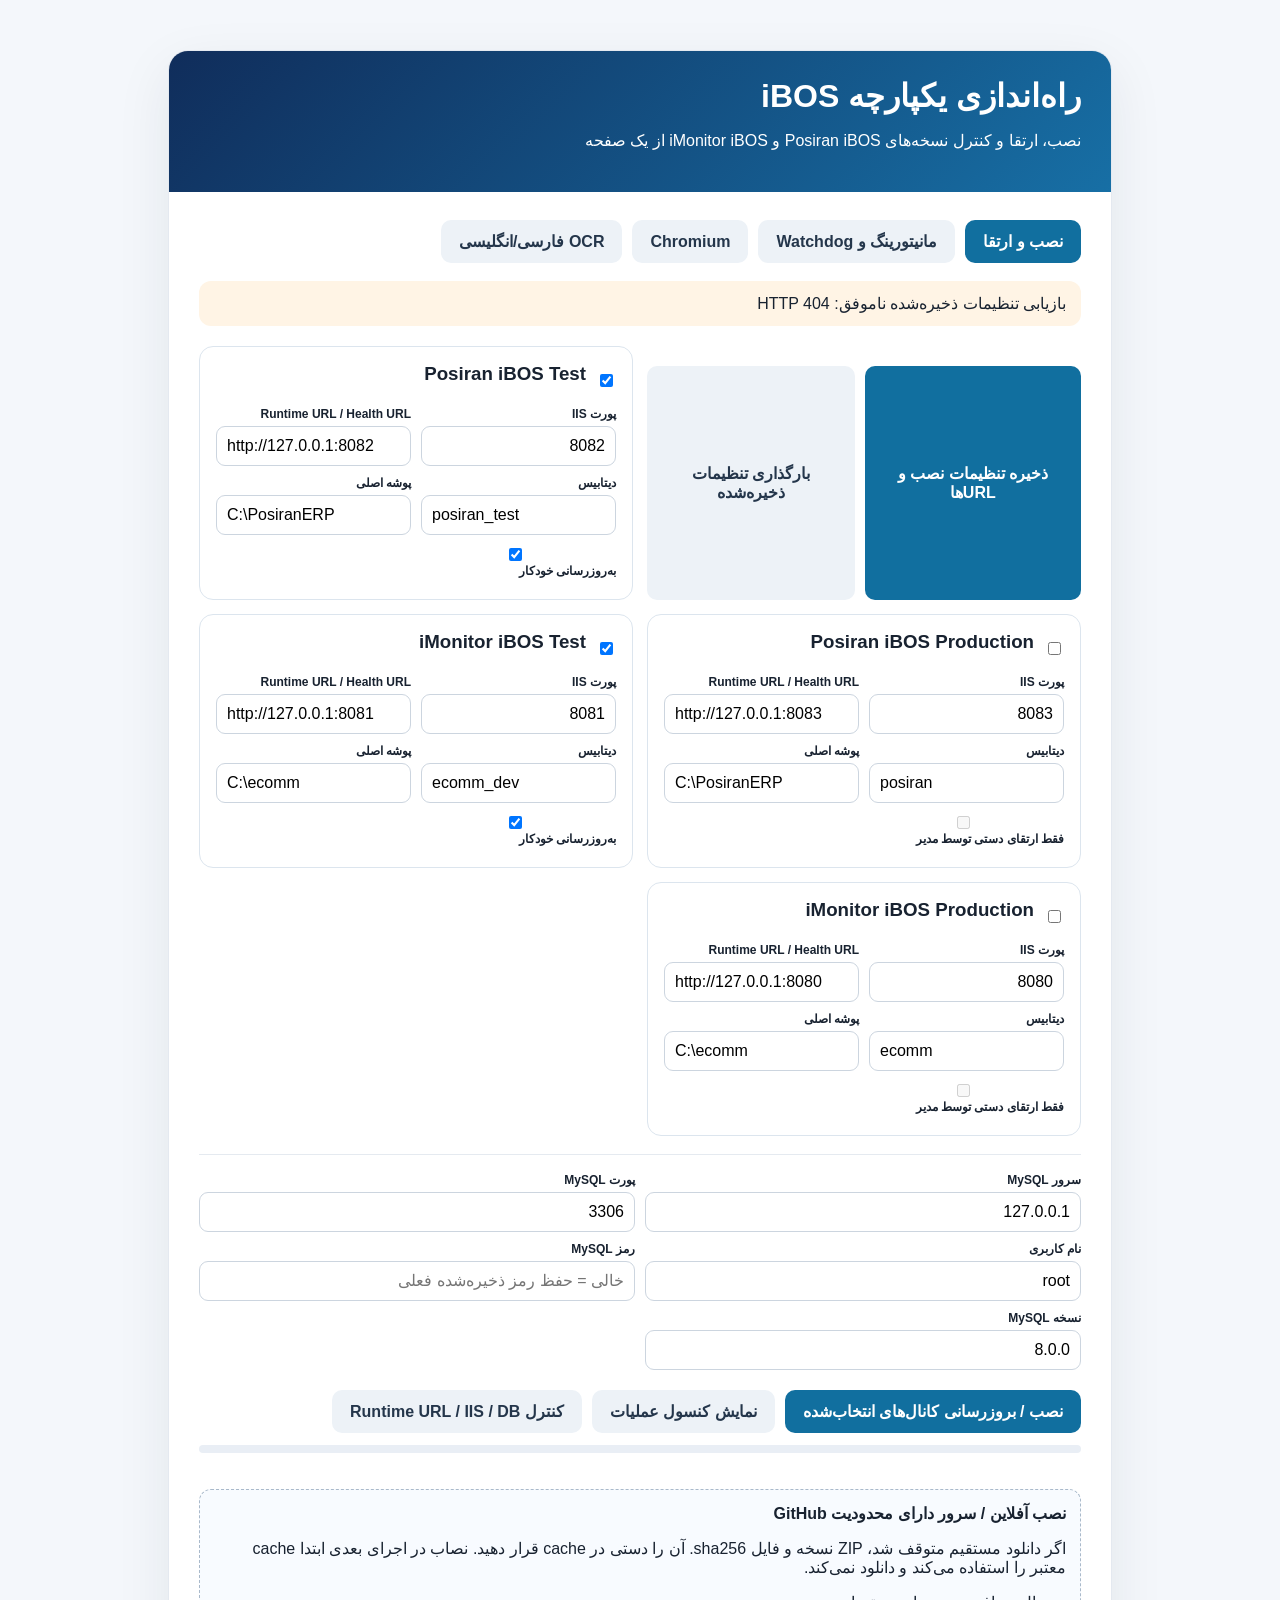
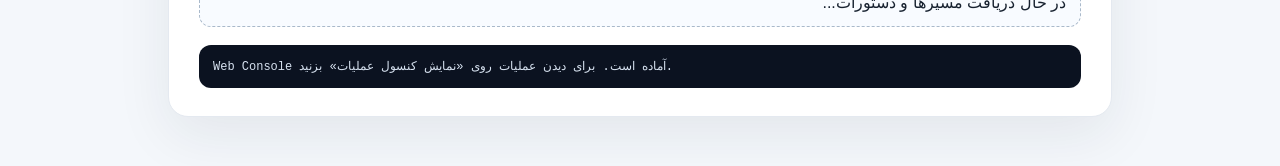
==== installer/PosiranERP.Installer.Web/wwwroot/index.html @ 58b849d6 "fix(ocr-ui): keep installer logs and root errors always visible outside collapsed TSV details" ====
<!doctype html>
<html lang="fa" dir="rtl"><head><meta charset="utf-8"><meta name="viewport" content="width=device-width,initial-scale=1">
<title>راه‌اندازی یکپارچه iBOS</title><style>
*{box-sizing:border-box}body{margin:0;background:#f4f7fb;color:#182230;font-family:Tahoma,Arial,sans-serif}.wrap{max-width:980px;margin:32px auto;padding:18px}.card{background:#fff;border:1px solid #e4e9f0;border-radius:20px;box-shadow:0 18px 55px rgba(22,34,51,.08);overflow:hidden}.head{padding:26px 30px;background:linear-gradient(135deg,#102d5b,#176fa5);color:#fff}.head h1{margin:0 0 7px}.body{padding:28px 30px}.status{padding:13px 15px;border-radius:12px;background:#eef7fb;margin-bottom:20px;white-space:pre-wrap}.ok{background:#eaf8ef}.warn{background:#fff4e5}.products{display:grid;grid-template-columns:1fr 1fr;gap:14px}.target{border:1px solid #dce5ee;border-radius:14px;padding:16px}.target h3{margin:0 0 12px}.row{display:flex;gap:10px;align-items:center;margin-bottom:10px}.row input[type=checkbox]{width:auto}.grid{display:grid;grid-template-columns:1fr 1fr;gap:10px}label{font-size:12px;font-weight:700;display:block;margin-bottom:5px}input{width:100%;padding:10px;border:1px solid #ccd5df;border-radius:9px;font:inherit}.db{margin-top:18px;padding-top:18px;border-top:1px solid #e5eaf0}.actions{margin-top:20px;display:flex;gap:10px}button{border:0;border-radius:10px;padding:12px 18px;font:inherit;font-weight:700;cursor:pointer}.primary{background:#116f9f;color:white}.summary{margin-top:18px;line-height:1.9}.progressbox{margin-top:18px;display:grid;gap:10px}.step{padding:14px 16px;border:1px solid #dce5ee;border-radius:12px;background:#fff}.step.running{border-color:#2f80ed;background:#f2f7ff}.step.okstep{border-color:#2aa66a;background:#f0fbf5}.step.failstep{border-color:#d45b5b;background:#fff5f5}.bar{height:8px;background:#e9eef5;border-radius:99px;overflow:hidden;margin:12px 0}.bar>i{display:block;height:100%;width:0;background:#176fa5;transition:width .35s}.meta{font-size:12px;color:#637083}.badge{display:inline-block;padding:3px 8px;border-radius:99px;background:#eef3f8;font-size:11px}.target select{width:100%;padding:10px;border:1px solid #ccd5df;border-radius:9px;background:#fff}.secondary{background:#edf2f7;color:#24364b}.console{margin-top:18px;background:#0b1220;color:#d7e2f0;border-radius:12px;padding:14px;direction:ltr;text-align:left;white-space:pre-wrap;max-height:360px;overflow:auto;font-family:Consolas,monospace;font-size:12px}.help{margin-top:18px;padding:14px;border:1px dashed #a9b9ca;border-radius:12px;background:#f8fbff}.help code{display:block;direction:ltr;text-align:left;white-space:pre-wrap;margin:7px 0;background:#eef3f8;padding:8px;border-radius:7px}.hidden{display:none}@media(max-width:720px){.products,.grid{grid-template-columns:1fr}.wrap{margin:0;padding:0}.card{border-radius:0}}
.version-list{margin-top:10px;border:1px solid #e1e7ef;border-radius:10px;max-height:310px;overflow:auto}.version-row{display:grid;grid-template-columns:minmax(220px,1fr) auto auto;gap:10px;align-items:center;padding:8px 10px;border-bottom:1px solid #eef2f6}.version-row:last-child{border-bottom:0}.version-row .tag{direction:ltr;text-align:left;font-family:Consolas,monospace}.goodmark{color:#197a45;font-weight:700}.failmark{color:#a52b2b;font-weight:700}.approve{display:flex;align-items:center;gap:5px;white-space:nowrap}.approve input{width:auto}.op-progress{height:8px;background:#e9eef5;border-radius:99px;overflow:hidden;margin-top:8px}.op-progress i{display:block;height:100%;background:#176fa5;width:0;transition:width .25s}</style></head><body><div class="wrap"><div class="card"><div class="head"><h1>راه‌اندازی یکپارچه iBOS</h1><p>نصب، ارتقا و کنترل نسخه‌های Posiran iBOS و iMonitor iBOS از یک صفحه</p></div><div class="body">
<div class="actions" style="margin:0 0 18px"><button type="button" id="navSetup" class="primary" onclick="switchSetupView('setup')">نصب و ارتقا</button><button type="button" id="navWatchdog" class="secondary" onclick="switchSetupView('watchdog')">مانیتورینگ و Watchdog</button><button type="button" id="navChromium" class="secondary" onclick="switchSetupView('chromium')">Chromium</button><button type="button" id="navOcr" class="secondary" onclick="switchSetupView('ocr')">OCR فارسی/انگلیسی</button></div><section id="ocrPage" class="hidden" style="padding:18px;border:1px solid #ddd;border-radius:12px"><h3>موتور OCR مشترک سرور</h3><p>یک نصب برای تمام شرکت‌ها و نسخه‌های AiBOS. پس از نصب عکس رسید کارتخوان را آزمایش کنید.</p><div class="actions"><button onclick="ocrAction('status')">بررسی وضعیت</button><button class="primary" onclick="ocrAction('install')">نصب / تعمیر OCR</button></div><label>تصویر آزمایشی (حداکثر ۸ مگابایت)</label><input id="ocrImage" type="file" accept="image/png,image/jpeg,image/tiff,image/bmp"><div class="actions"><button onclick="ocrAction('test')">آزمایش تشخیص متن و مختصات</button></div><div id="ocrSummary" class="status">برای شروع، وضعیت نصب را بررسی کنید.</div><div class="grid" style="margin-top:14px"><div><h4>تصویر و محدوده‌های شناسایی‌شده</h4><div id="ocrPreview" style="position:relative;display:inline-block;max-width:100%;overflow:hidden;border:1px solid #dae3ed;border-radius:10px"><img id="ocrPhoto" alt="تصویر آزمایش OCR" style="display:block;max-width:100%;height:auto"><div id="ocrOverlay" style="position:absolute;inset:0;pointer-events:none"></div></div></div><div><h4>متن تشخیص‌داده‌شده</h4><pre id="ocrText" dir="auto" style="white-space:pre-wrap;overflow:auto;max-height:390px;padding:12px;border-radius:10px;background:#f4f7fb"></pre></div></div><section style="margin-top:18px"><h4>گزارش نصب و خطاهای OCR</h4><pre id="ocrInstallLog" dir="ltr" style="white-space:pre-wrap;overflow:auto;max-height:320px;background:#101827;color:#e3edf8;border-radius:10px;padding:12px">هنوز گزارشی ثبت نشده است.</pre></section><details><summary>خروجی فنی OCR / TSV</summary><pre id="ocrOutput" dir="ltr" style="white-space:pre-wrap;overflow:auto;max-height:400px"></pre></details></section><section id="chromiumPage" class="hidden" style="padding:18px;border:1px solid #ddd;border-radius:12px">
<h3>تنظیمات Chromium</h3><label>مسیر کامل chrome.exe در سرور</label><input id="chromiumPath" dir="ltr" value="C:\ProgramData\AiBOS\ms-playwright\Chromium\Application\chrome.exe">
<div class="actions"><button onclick="chromiumCall('status')">بررسی</button><button onclick="chromiumCall('save')">ذخیره مسیر</button><button onclick="chromiumCall('test')">تست Headless</button><button onclick="chromiumCall('permissions')">تنظیم دسترسی IIS</button></div>
<pre id="chromiumOutput" style="white-space:pre-wrap"></pre><img id="chromiumImage" style="max-width:100%;display:none" alt="Headless test screenshot"></section><div id="wdPage" class="hidden"></div><div id="setupPage"><div id="status" class="status">در حال بررسی سیستم...</div>
<div class="products">
<div class="actions"><button type="button" class="primary" onclick="saveInstallerForm()">ذخیره تنظیمات نصب و URLها</button><button type="button" class="secondary" onclick="loadInstallerForm()">بارگذاری تنظیمات ذخیره‌شده</button></div>
<div class="target"><div class="row"><input id="pt" type="checkbox" checked><h3>Posiran iBOS Test</h3></div><div class="grid"><div><label>پورت IIS</label><input id="ptPort" type="number" value="8082"></div><div><label>Runtime URL / Health URL</label><input id="ptUrl" value="http://127.0.0.1:8082" dir="ltr"></div><div><label>دیتابیس</label><input id="ptDb" value="posiran_test" dir="ltr"></div><div><label>پوشه اصلی</label><input id="ptRoot" value="C:\PosiranERP" dir="ltr"></div><div><label><input id="ptAuto" type="checkbox" checked> به‌روزرسانی خودکار</label></div></div></div>
<div class="target"><div class="row"><input id="pp" type="checkbox"><h3>Posiran iBOS Production</h3></div><div class="grid"><div><label>پورت IIS</label><input id="ppPort" type="number" value="8083"></div><div><label>Runtime URL / Health URL</label><input id="ppUrl" value="http://127.0.0.1:8083" dir="ltr"></div><div><label>دیتابیس</label><input id="ppDb" value="posiran" dir="ltr"></div><div><label>پوشه اصلی</label><input id="ppRoot" value="C:\PosiranERP" dir="ltr"></div><div><label><input id="ppAuto" type="checkbox" disabled> فقط ارتقای دستی توسط مدیر</label></div></div></div>
<div class="target"><div class="row"><input id="it" type="checkbox" checked><h3>iMonitor iBOS Test</h3></div><div class="grid"><div><label>پورت IIS</label><input id="itPort" type="number" value="8081"></div><div><label>Runtime URL / Health URL</label><input id="itUrl" value="http://127.0.0.1:8081" dir="ltr"></div><div><label>دیتابیس</label><input id="itDb" value="ecomm_dev" dir="ltr"></div><div><label>پوشه اصلی</label><input id="itRoot" value="C:\ecomm" dir="ltr"></div><div><label><input id="itAuto" type="checkbox" checked> به‌روزرسانی خودکار</label></div></div></div>
<div class="target"><div class="row"><input id="ip" type="checkbox"><h3>iMonitor iBOS Production</h3></div><div class="grid"><div><label>پورت IIS</label><input id="ipPort" type="number" value="8080"></div><div><label>Runtime URL / Health URL</label><input id="ipUrl" value="http://127.0.0.1:8080" dir="ltr"></div><div><label>دیتابیس</label><input id="ipDb" value="ecomm" dir="ltr"></div><div><label>پوشه اصلی</label><input id="ipRoot" value="C:\ecomm" dir="ltr"></div><div><label><input id="ipAuto" type="checkbox" disabled> فقط ارتقای دستی توسط مدیر</label></div></div></div>
</div>
<div class="db"><div class="grid"><div><label>سرور MySQL</label><input id="dbServer" value="127.0.0.1"></div><div><label>پورت MySQL</label><input id="dbPort" type="number" value="3306"></div><div><label>نام کاربری</label><input id="dbUser" value="root"></div><div><label>رمز MySQL</label><input id="dbPassword" type="password" placeholder="خالی = حفظ رمز ذخیره‌شده فعلی" autocomplete="new-password"></div><div><label>نسخه MySQL</label><input id="mysqlVersion" value="8.0.0"></div></div></div>
<div class="actions"><button id="installBtn" class="primary" onclick="runAll()">نصب / بروزرسانی کانال‌های انتخاب‌شده</button><button class="secondary" onclick="loadOps()">نمایش کنسول عملیات</button><button class="secondary" onclick="loadRuntimeHealth()">کنترل Runtime URL / IIS / DB</button></div><div class="bar"><i id="overallBar"></i></div><div id="progress" class="progressbox"></div><div id="summary" class="summary"></div><div class="help"><b>نصب آفلاین / سرور دارای محدودیت GitHub</b><p>اگر دانلود مستقیم متوقف شد، ZIP نسخه و فایل <span dir=ltr>.sha256</span> آن را دستی در cache قرار دهید. نصاب در اجرای بعدی ابتدا cache معتبر را استفاده می‌کند و دانلود نمی‌کند.</p><div id="manualHelp">در حال دریافت مسیرها و دستورات...</div></div><div id="console" class="console">Web Console آماده است. برای دیدن عملیات روی «نمایش کنسول عملیات» بزنید.</div><div class="db"><h3>مدیریت نصب‌ها، نسخه‌های سالم و تأییدهای کاربر</h3><div class="actions"><button class="primary" onclick="loadInstallations()">بروزرسانی وضعیت نصب‌ها</button></div><div id="installations" class="summary"></div><div class="db"><h3>کنترل مستقل سرویس‌ها / Watchdog</h3>
<p>آدرس Health را وارد کنید. تنظیمات روی دیسک ذخیره و توسط Windows Task مستقل از پنل و AiBOS اجرا می‌شود.</p>
<div class="grid"><div><label>نصب</label><select id="wdId"></select></div><div><label>آدرس کامل Health</label><input id="wdUrl" dir="ltr" placeholder="https://erp.example.com/health"></div><div><label>فاصله بررسی (دقیقه)</label><input id="wdInterval" type="number" min="1" value="2"></div><div><label>فاصله بعد از ریستارت (دقیقه)</label><input id="wdGrace" type="number" min="1" value="4"></div><div><label>Timeout (ثانیه)</label><input id="wdTimeout" type="number" min="2" value="10"></div><div><label><input id="wdEnabled" type="checkbox"> Watchdog فعال</label><label><input id="wdRestart" type="checkbox" checked> ریستارت خودکار در خطای Health</label></div></div>
<div class="actions"><button class="secondary" onclick="loadWatchdog()">خواندن تنظیمات و وضعیت</button><button class="primary" onclick="saveWatchdog()">ذخیره و فعال‌سازی زمان‌بند</button><button class="secondary" onclick="testHealthUrl()">آزمون Health URL</button><button class="secondary" onclick="saveRuntimeUrl()">ذخیره Runtime URL</button><button class="secondary" onclick="pruneBackups()">پاکسازی نسخه‌های قدیمی</button><button class="secondary" onclick="controlInstance('start')">Start</button><button class="secondary" onclick="controlInstance('stop')">Stop</button><button class="secondary" onclick="controlInstance('restart')">Restart</button></div><div id="wdTaskInfo" class="status">وضعیت Windows Scheduled Task در حال دریافت است...</div><div id="wdFeedback" class="status">برای شروع یک نصب را انتخاب کنید و «خواندن تنظیمات و وضعیت» را بزنید.</div>
<div class="grid" style="margin:15px 0"><div class="target"><b>آخرین بررسی</b><div id="wdLastCheck">هنوز بررسی نشده</div></div><div class="target"><b>بررسی بعدی</b><div id="wdNextCheck">نامشخص</div></div><div class="target"><b>آخرین نتیجه</b><div id="wdLastResult">در انتظار اطلاعات</div></div><div class="target"><b>ریستارت اخیر</b><div id="wdRestarted">اطلاعاتی ثبت نشده</div></div></div>
<div class="actions"><button class="secondary" onclick="refreshWatchdogActivity()">تازه‌سازی رویدادها</button><button class="secondary" onclick="testHealthUrl()">بررسی Health همین حالا</button></div>
<h4>تاریخچه بررسی‌ها و بازیابی‌ها</h4><div id="wdHistory" class="version-list" style="max-height:420px">هنوز رویدادی ثبت نشده است.</div><details><summary>وضعیت خام برای عیب‌یابی</summary><pre id="wdStatus" style="white-space:pre-wrap;direction:ltr"></pre></details></div></div>
</div></div></div></div>
<script>
const el=id=>document.getElementById(id);
// Safety default: Test channels are selected on every load; Production channels
// always start unchecked and require an explicit administrator choice.
window.addEventListener('DOMContentLoaded',()=>{
  el('pt').checked=true; el('it').checked=true;
  el('pp').checked=false; el('ip').checked=false;
});function st(t,k=''){el('status').textContent=t;el('status').className='status '+k}

// Save and restore all installation cards (URLs, ports, directories, DB names, checkboxes).
const installFormFields=['pt','ptPort','ptUrl','ptDb','ptRoot','ptAuto','pp','ppPort','ppUrl','ppDb','ppRoot','ppAuto','it','itPort','itUrl','itDb','itRoot','itAuto','ip','ipPort','ipUrl','ipDb','ipRoot','ipAuto'];
async function saveInstallerForm(){
  try{
    const values={};
    for(const id of installFormFields){const e=el(id);if(e)values[id]=e.type==='checkbox'?e.checked:e.value}
    const r=await fetch('/api/installer-form',{method:'POST',headers:{'Content-Type':'application/json'},body:JSON.stringify(values)});
    if(!r.ok)throw new Error((await r.text()).slice(0,240));
    st('تمام تنظیمات، از جمله URLها و پورت‌ها، روی سرور ذخیره شدند.','ok');
  }catch(e){st('خطا در ذخیره تنظیمات: '+e.message,'warn')}
}
async function loadInstallerForm(){
  try{
    const r=await fetch('/api/installer-form',{cache:'no-store'});
    if(!r.ok)throw new Error('HTTP '+r.status);
    const values=await r.json();
    for(const id of installFormFields){
      const e=el(id);if(e && Object.prototype.hasOwnProperty.call(values,id)){
        if(e.type==='checkbox')e.checked=!!values[id];
        else e.value=values[id];
      }
    }
  }catch(e){st('بازیابی تنظیمات ذخیره‌شده ناموفق: '+e.message,'warn')}
}
function targets(){let a=[];if(el('pt').checked)a.push({product:'Posiran',channel:'Test',appPort:+el('ptPort').value,runtimeUrl:el('ptUrl').value.trim(),databaseName:el('ptDb').value,installRoot:el('ptRoot').value,installFolderName:'test',autoUpdate:el('ptAuto').checked});if(el('pp').checked)a.push({product:'Posiran',channel:'Production',appPort:+el('ppPort').value,runtimeUrl:el('ppUrl').value.trim(),databaseName:el('ppDb').value,installRoot:el('ppRoot').value,installFolderName:'production',autoUpdate:el('ppAuto').checked});if(el('it').checked)a.push({product:'iMonitor',channel:'Test',appPort:+el('itPort').value,runtimeUrl:el('itUrl').value.trim(),databaseName:el('itDb').value,installRoot:el('itRoot').value,installFolderName:'test',autoUpdate:el('itAuto').checked});if(el('ip').checked)a.push({product:'iMonitor',channel:'Production',appPort:+el('ipPort').value,runtimeUrl:el('ipUrl').value.trim(),databaseName:el('ipDb').value,installRoot:el('ipRoot').value,installFolderName:'production',autoUpdate:el('ipAuto').checked});return a}
async function post(url,body){const r=await fetch(url,{method:'POST',headers:{'Content-Type':'application/json'},body:JSON.stringify(body)});const raw=await r.text();let x={};try{x=raw?JSON.parse(raw):{}}catch(_){x={detail:raw}}if(!r.ok)throw new Error(x.detail||x.error||raw||('HTTP '+r.status));return x}
let operationPoll=null;
async function showOperation(id){if(!id)return;try{const x=await fetch('/api/operations/'+encodeURIComponent(id)).then(r=>r.json());const box=el('console');box.textContent='['+x.status+'] '+x.title+'\nمرحله: '+(x.stage||'—')+' | پیشرفت: '+(x.progressPercent||0)+'%\n'+x.lines.map(l=>new Date(l.atUtc).toLocaleString()+' ['+l.level+'] '+l.message).join('\n');box.scrollTop=box.scrollHeight;el('overallBar').style.width=(x.progressPercent||0)+'%';st((x.stage||'در حال اجرا')+' — '+(x.progressPercent||0)+'%',x.status==='Failed'?'warn':'');if(x.status==='Running'){clearTimeout(operationPoll);operationPoll=setTimeout(()=>showOperation(id),700)}}catch(e){el('console').textContent='خطا در دریافت لاگ عملیات: '+e.message}}
async function attachLiveOperation(expectedTitle, startedAfter){
  for(let attempt=0;attempt<40;attempt++){
    try{
      const xs=await fetch('/api/operations').then(r=>r.json());
      const hit=(xs||[]).find(x=>x.title===expectedTitle && new Date(x.startedAtUtc).getTime()>=startedAfter-3000);
      if(hit){showOperation(hit.id);return hit.id}
    }catch(_){}
    await new Promise(r=>setTimeout(r,250));
  }
  return null;
}
async function loadRuntimeHealth(){try{st('در حال کنترل پورت‌ها، IIS و دیتابیس...');const x=await fetch('/api/runtime-health').then(async r=>{const raw=await r.text();if(!r.ok)throw new Error(raw||('HTTP '+r.status));return JSON.parse(raw)});const bad=(x.installations||[]).filter(i=>!(i.healthOk&&i.databaseReachable&&(i.iisSiteState==='Unknown'||i.iisSiteState==='Unsupported'||(i.iisSiteState==='Started'&&i.iisPoolState==='Started'))));if(!x.installations?.length){st('هنوز نصبی ثبت نشده است.','warn');return}if(bad.length){st('کنترل runtime ناموفق برای '+bad.length+' سرویس. جزئیات در بخش نصب‌ها نمایش داده می‌شود.','warn')}else{st('همه سرویس‌های ثبت‌شده روی پورت مربوطه پاسخ می‌دهند و IIS/دیتابیس سالم است.','ok')}await loadInstallations()}catch(e){st('خطا در کنترل runtime: '+e.message,'warn')}}
async function runAll(){
  const ts=targets();
  if(!ts.length){st('حداقل یک کانال را انتخاب کنید.','warn');return}
  el('summary').innerHTML='';
  el('progress').innerHTML=ts.map((t,i)=>'<div class="step" id="step_'+i+'"><b>'+t.product+' iBOS '+t.channel+'</b><div class="meta" id="stepmsg_'+i+'">در صف نصب</div></div>').join('');
  el('installBtn').disabled=true;el('overallBar').style.width='0%';
  try{
    let failures=0;
    for(let i=0;i<ts.length;i++){
      const t=ts[i];
      el('step_'+i).className='step running';
      el('stepmsg_'+i).textContent='۱ از ۳ — ذخیره تنظیمات و بررسی دیتابیس';
      st('در حال آماده‌سازی '+t.product+' iBOS '+t.channel+' ('+(i+1)+'/'+ts.length+')...');
      const common={...t,databaseServer:el('dbServer').value,databasePort:+el('dbPort').value,databaseUser:el('dbUser').value,databasePassword:el('dbPassword').value,mySqlVersion:el('mysqlVersion').value,autoUpdate:t.autoUpdate};
      try{
        await post('/api/configure',common);
        el('stepmsg_'+i).textContent='۲ از ۳ — دریافت و استقرار نسخه؛ جزئیات زنده در کنسول';
        st('در حال نصب '+t.product+' iBOS '+t.channel+'؛ مراحل Download / IIS / Extract / Copy / Health زنده نمایش داده می‌شود...');
        const started=Date.now();
        const request=post('/api/install',{product:t.product,channel:t.channel,appPort:t.appPort,installRoot:t.installRoot,installFolderName:t.installFolderName,autoUpdate:t.autoUpdate,force:true,refreshInstaller:true});
        attachLiveOperation('Install '+t.product+' '+t.channel,started);
        const x=await request;
        if(x.operationId)showOperation(x.operationId);
        el('step_'+i).className='step okstep';
        el('stepmsg_'+i).innerHTML='۳ از ۳ — Runtime Health موفق ✓ — <span dir=ltr>'+x.localUrl+'</span>';
        el('summary').innerHTML+=('<b>'+t.product+' iBOS '+t.channel+'</b> — <span dir=ltr>'+x.localUrl+'</span> — Port/IIS/DB ✓<br>');
      }catch(e){
        failures++;
        el('step_'+i).className='step failstep';
        el('stepmsg_'+i).textContent='خطا — '+e.message;
        el('summary').innerHTML+=('<b>'+t.product+' iBOS '+t.channel+'</b> — خطا: '+e.message+'<br>');
      }
      el('overallBar').style.width=Math.round(((i+1)/ts.length)*100)+'%';
    }
    st(failures?('عملیات تمام شد؛ '+failures+' کانال خطا داشت. Rollback خودکار انجام نشد و بقیه مستقل ادامه یافتند.'):'همه کانال‌های انتخاب‌شده با موفقیت نصب و Health Check شدند.',failures?'warn':'ok');
  }catch(e){st('خطای عمومی: '+e.message,'warn')}
  finally{el('installBtn').disabled=false;loadInstallations()}
}
async function loadInstallations(){try{const r=await fetch('/api/installations');const xs=await r.json();if(!xs.length){el('installations').innerHTML='هنوز نصبی ثبت نشده است.';return}let html='';for(const x of xs){const rel=await fetch('/api/releases/'+encodeURIComponent(x.product)+'/'+encodeURIComponent(x.channel)).then(r=>r.json()).catch(()=>[]);const hist=await fetch('/api/history/'+encodeURIComponent(x.id)).then(r=>r.json()).catch(()=>[]);const approvals=await fetch('/api/approvals/'+encodeURIComponent(x.id)).then(r=>r.json()).catch(()=>({}));const latestByTag={};for(const h of hist){if(!latestByTag[h.tag])latestByTag[h.tag]=h}const rows=rel.slice(0,40).map(v=>{const h=latestByTag[v.tag];const healthy=hist.some(z=>z.tag===v.tag&&z.status==='Healthy');const failed=h&&h.status==='Failed';const approved=!!approvals[v.tag];const systemMark=healthy?'<span class="goodmark">✓ سالمِ تأییدشده</span>':(failed?'<span class="failmark">✗ خطا</span>':'<span class="meta">بررسی‌نشده</span>');return '<div class="version-row"><label class="tag"><input type="radio" name="ver_'+x.id+'" value="'+v.tag+'" '+(v.tag===x.installedVersion?'checked':'')+'> '+v.tag+'</label>'+systemMark+'<label class="approve"><input type="checkbox" '+(approved?'checked':'')+' onchange="approveVersion(\''+x.id+'\',\''+v.tag+'\',this.checked)"> تأیید من</label></div>'}).join('');html+='<div class="target"><b>'+x.displayName+'</b><br>Root: <span dir=ltr>'+x.installRoot+'</span><br>Runtime URL: <a dir=ltr href="'+x.runtimeUrl+'" target="_blank">'+x.runtimeUrl+'</a><br>Port IIS: <span dir=ltr>'+x.port+'</span> | HTTP: '+(x.healthOk?'✓':'✗')+' ('+(x.healthMessage||'—')+') | IIS Site: '+x.iisSiteState+' | AppPool: '+x.iisPoolState+' | DB: '+(x.databaseReachable?'✓':'✗')+' ('+(x.databaseMessage||'—')+')<br>Installed: '+(x.installedVersion||'—')+' | Latest: '+(x.latestVersion||'—')+' | Update policy: '+(x.channel==='Test'?'AUTO / 10 min':'MANUAL / admin only')+'<div class="version-list">'+rows+'</div><div class="actions"><button class="primary" onclick="installSelectedVersion(\''+x.id+'\')">نصب نسخه انتخابی</button></div><div class="hint">✓ سالمِ تأییدشده یعنی این نسخه قبلاً روی همین کانال Health Check واقعی موفق داشته و در JSON تاریخچه ذخیره شده است. «تأیید من» نیز مستقل در JSON محلی ذخیره می‌شود. در خطا هیچ Rollback خودکاری انجام نمی‌شود.</div></div><br>'}el('installations').innerHTML=html;await prepareWatchdogTargets(xs)}catch(e){el('installations').textContent='خطا: '+e.message}}
let activeSetupView='setup', wdPoll=null;
function switchSetupView(view){
  activeSetupView=view;
  el('setupPage').classList.toggle('hidden',view!=='setup');
  el('wdPage').classList.toggle('hidden',view!=='watchdog');el('chromiumPage').classList.toggle('hidden',view!=='chromium');el('navChromium').className=view==='chromium'?'primary':'secondary';el('ocrPage').classList.toggle('hidden',view!=='ocr');el('navOcr').className=view==='ocr'?'primary':'secondary';
  el('navSetup').className=view==='setup'?'primary':'secondary';
  el('navWatchdog').className=view==='watchdog'?'primary':'secondary';
  if(view==='watchdog')refreshWatchdogActivity();
}
window.addEventListener('DOMContentLoaded',()=>{
 const panel=document.querySelector('.db:has(#wdId)');
 if(panel){el('wdPage').appendChild(panel);panel.style.marginTop='0';}
 const picker=el('wdId');if(picker)picker.addEventListener('change',loadWatchdog);
 wdPoll=setInterval(()=>{if(activeSetupView==='watchdog')refreshWatchdogActivity()},12000);
});
function wdMessage(text,isOk){const x=el('wdFeedback');x.textContent=text;x.className='status '+(isOk?'ok':'warn')}
function wdDate(value){if(!value)return 'ثبت نشده';const d=new Date(value);return Number.isNaN(d.getTime())?String(value):d.toLocaleString('fa-IR')}
async function refreshWatchdogActivity(){
 const id=el('wdId').value;if(!id)return;
 try{
  const [a,h,t]=await Promise.all([
   fetch('/api/watchdog/'+encodeURIComponent(id)).then(async r=>{if(!r.ok)throw Error(await r.text());return r.json()}),
   fetch('/api/watchdog/'+encodeURIComponent(id)+'/history').then(async r=>{if(!r.ok)throw Error(await r.text());return r.json()}),
   fetch('/api/watchdog/task-status').then(async r=>{if(!r.ok)throw Error(await r.text());return r.json()})
  ]);
  const state=a.state||{},history=h.records||[];
  el('wdTaskInfo').textContent=t.installed?'Windows Task ثبت شده و قابل بررسی است. جزئیات در پایین: '+(t.details||'').slice(0,400):'Windows Task نصب نشده یا قابل خواندن نیست: '+(t.details||'');
  el('wdTaskInfo').className='status '+(t.installed?'ok':'warn');
  el('wdLastCheck').textContent=wdDate(state.lastCheckUtc||state.LastCheckUtc);
  el('wdNextCheck').textContent=wdDate(state.nextCheckUtc||state.NextCheckUtc);
  el('wdLastResult').textContent=(state.healthy??state.Healthy)===true?'سالم — '+(state.detail||state.Detail||'HTTP 200'):(state.healthy??state.Healthy)===false?'ناسالم — '+(state.detail||state.Detail||'بدون پاسخ'):'هنوز هیچ بررسی خودکاری اجرا نشده است';
  el('wdRestarted').textContent=(state.restarted??state.Restarted)?'بله، آخرین بررسی باعث ریستارت شد':'خیر / ثبت نشده';
  el('wdStatus').textContent=JSON.stringify({settings:a.settings,state,historyCount:history.length,scheduledTask:t},null,2);
  const box=el('wdHistory');box.replaceChildren();
  if(!history.length){box.textContent='هنوز گزارشی ثبت نشده است. پس از فعال‌سازی Watchdog و اجرای Windows Task، رویدادها اینجا نمایش داده می‌شوند.';return}
  for(const item of history){
    const line=document.createElement('div');line.className='version-row';line.style.gridTemplateColumns='minmax(180px,auto) 1fr auto';
    const date=document.createElement('span');date.textContent=wdDate(item.atUtc||item.AtUtc);
    const detail=document.createElement('span');detail.textContent=item.detail||item.Detail||item.error||item.Error||'بدون جزئیات';
    const result=document.createElement('b');const healthy=item.healthy??item.Healthy;
    result.textContent=item.restarted||item.Restarted?'ریستارت IIS':healthy===true?'سالم':healthy===false?'ناموفق':'خطا';
    result.style.color=healthy===true?'#197a45':'#a52b2b';
    line.append(date,detail,result);box.appendChild(line)
  }
 }catch(e){wdMessage('دریافت رویدادهای Watchdog ناموفق بود: '+e.message,false)}
}
async function prepareWatchdogTargets(xs){
  const select=el('wdId'), before=select.value;
  select.replaceChildren();
  for(const x of xs){const opt=document.createElement('option');opt.value=x.id;opt.textContent=x.displayName;opt.dataset.url=x.runtimeUrl||'';select.appendChild(opt)}
  if(xs.some(x=>x.id===before))select.value=before;
  await loadWatchdog();
}
async function loadWatchdog(){
  const id=el('wdId').value;if(!id)return;
  try{const r=await fetch('/api/watchdog/'+encodeURIComponent(id));if(!r.ok)throw new Error(await r.text());const d=await r.json();
    const s=d.settings||{}, fallback=el('wdId').selectedOptions[0]?.dataset.url||'';
    el('wdUrl').value=s.healthUrl||s.HealthUrl||((fallback.replace(/\/$/,'')+'/health'));
    el('wdInterval').value=s.intervalMinutes??s.IntervalMinutes??2;el('wdGrace').value=s.afterRestartDelayMinutes??s.AfterRestartDelayMinutes??4;
    el('wdTimeout').value=s.timeoutSeconds??s.TimeoutSeconds??10;el('wdEnabled').checked=!!(s.enabled??s.Enabled);
    el('wdRestart').checked=(s.restartOnFailure??s.RestartOnFailure)!==false;await refreshWatchdogActivity();
  }catch(e){st('Watchdog: '+e.message,'warn')}
}
async function saveWatchdog(){
  const id=el('wdId').value;if(!id)return;
  try{const d=await post('/api/watchdog/'+encodeURIComponent(id),{enabled:el('wdEnabled').checked,healthUrl:el('wdUrl').value.trim(),intervalMinutes:+el('wdInterval').value,afterRestartDelayMinutes:+el('wdGrace').value,timeoutSeconds:+el('wdTimeout').value,restartOnFailure:el('wdRestart').checked});
    wdMessage('تنظیمات ذخیره شد و Task ثبت شد: '+d.task,true);await loadWatchdog();
  }catch(e){wdMessage('خطا در ذخیره Watchdog: '+e.message,false)}
}
async function testHealthUrl(){
 const id=el('wdId').value;if(!id)return;
 try{const x=await post('/api/installations/'+encodeURIComponent(id)+'/test-health-url',{runtimeUrl:el('wdUrl').value.trim()});
 wdMessage(x.ok?'آزمون فوری Health موفق: '+x.message:'آزمون فوری Health ناموفق: '+x.message,x.ok);
 }catch(e){wdMessage('آزمون Health: '+e.message,false)}
}
async function saveRuntimeUrl(){
 const id=el('wdId').value;if(!id)return;
 try{const x=await post('/api/installations/'+encodeURIComponent(id)+'/runtime-url',{runtimeUrl:el('wdUrl').value.trim()});
 wdMessage('URL بررسی و ذخیره شد: '+x.runtimeUrl,true);await loadInstallations()
 }catch(e){wdMessage('URL ذخیره نشد: '+e.message,false)}
}
async function pruneBackups(){
 const id=el('wdId').value;if(!id)return;
 if(!confirm('پشتیبان‌های قدیمیِ کامل، با حفظ ۱۰ مورد آخر و نسخه‌های قابل بازگشت، پاک شوند؟'))return;
 try{const x=await post('/api/installations/'+encodeURIComponent(id)+'/prune-backups',{});
 wdMessage('پشتیبان‌های قدیمی حذف‌شده: '+x.removed,true);await loadInstallations()
 }catch(e){wdMessage('پاکسازی ناموفق: '+e.message,false)}
}
async function controlInstance(action){
 const id=el('wdId').value;if(!id)return;
 if(action==='stop'&&!confirm('سرویس انتخابی متوقف شود؟'))return;
 try{const result=await post('/api/installations/'+encodeURIComponent(id)+'/control/'+action,{});
   wdMessage('نتیجه '+action+': '+(result.message||JSON.stringify(result)),result.ok);await loadInstallations();
 }catch(e){wdMessage('خطا در کنترل سرویس: '+e.message,false)}
}

async function approveVersion(id,tag,approved){try{await post('/api/approvals/'+encodeURIComponent(id)+'/'+encodeURIComponent(tag),{approved});st((approved?'نسخه مورد تأیید شما ثبت شد: ':'تأیید نسخه برداشته شد: ')+tag,'ok')}catch(e){st('خطا در ثبت تأیید نسخه: '+e.message,'warn');loadInstallations()}}
async function installSelectedVersion(id){
  const radio=document.querySelector('input[name="ver_'+id+'"]:checked');
  if(!radio){st('ابتدا یک نسخه را انتخاب کنید.','warn');return}
  const tag=radio.value;
  try{
    st('شروع نصب '+tag+'؛ پیشرفت زنده در کنسول نمایش داده می‌شود...');
    const started=Date.now();
    const request=post('/api/installations/'+encodeURIComponent(id)+'/install-version/'+encodeURIComponent(tag),{});
    attachLiveOperation('Install version '+id+' '+tag,started);
    const x=await request;
    if(x.operationId)showOperation(x.operationId);
    st('نسخه نصب شد و Health Check موفق بود.','ok');
    loadInstallations();
  }catch(e){
    const m=(e.message||'');
    const op=(m.match(/Operation\s+([0-9-]+)/)||[])[1];
    if(op)showOperation(op);
    st('نصب نسخه ناموفق شد؛ Rollback خودکار انجام نشد. نسخه خطادار و لاگ آن برای بررسی حفظ شده است. '+m,'warn');
    loadInstallations();
  }
}

async function chromiumCall(mode){
const o=el('chromiumOutput');o.textContent='در حال اجرا...';
try{
let path='/api/tools/chromium',init={cache:'no-store'};
if(mode==='save'){path+='/configure';init={method:'POST',headers:{'Content-Type':'application/json'},body:JSON.stringify({executablePath:el('chromiumPath').value})}}
if(mode==='test'){path+='/test';init={method:'POST'}}
if(mode==='permissions'){if(!confirm('دسترسی‌های محدود IIS تنظیم شوند؟'))return;path+='/permissions';init={method:'POST'}}
const r=await fetch(path,init),x=await r.json();
if(!r.ok)throw Error(x.detail||x.error||x.title||'HTTP '+r.status);
if(mode==='status'&&x.executablePath)el('chromiumPath').value=x.executablePath;
o.textContent=JSON.stringify({...x,screenshotBase64:undefined},null,2);
if(mode==='test'&&x.screenshotBase64){el('chromiumImage').src='data:image/png;base64,'+x.screenshotBase64;el('chromiumImage').style.display='block'}
}catch(e){o.textContent='خطا: '+e.message}
}

function showOcrResult(tsv,img){
 const lines=tsv.replace(/\r/g,'').split('\n'), headers=lines.shift().split('\t');
 const idx=n=>headers.indexOf(n), words=[], textLines=new Map();
 for(const line of lines){
  const cells=line.split('\t');if(cells.length<headers.length)continue;
  const t=cells[idx('text')]?.trim()||'';const conf=Number(cells[idx('conf')]);if(!t||!Number.isFinite(conf)||conf<0)continue;
  const w={text:t,conf,left:Number(cells[idx('left')]),top:Number(cells[idx('top')]),width:Number(cells[idx('width')]),height:Number(cells[idx('height')])};
  if(![w.left,w.top,w.width,w.height].every(Number.isFinite))continue;
  words.push(w);
  const k=['page_num','block_num','par_num','line_num'].map(n=>cells[idx(n)]).join('.');
  if(!textLines.has(k))textLines.set(k,[]);textLines.get(k).push(t);
 }
 el('ocrText').textContent=[...textLines.values()].map(x=>x.join(' ')).join('\n')||'هیچ متنی تشخیص داده نشد.';
 const overlay=el('ocrOverlay');overlay.replaceChildren();
 for(const w of words){
  const rect=document.createElement('div');
  rect.style.cssText='position:absolute;border:1px solid '+(w.conf>=65?'#24a66a':'#d4a017')+';background:rgba(29,158,106,.09);pointer-events:auto;box-sizing:border-box';
  rect.style.left=(100*w.left/img.naturalWidth)+'%';rect.style.top=(100*w.top/img.naturalHeight)+'%';
  rect.style.width=(100*w.width/img.naturalWidth)+'%';rect.style.height=(100*w.height/img.naturalHeight)+'%';
  rect.title=w.text+' (confidence '+w.conf.toFixed(0)+'%)';overlay.appendChild(rect);
 }
 const mean=words.length?words.reduce((a,b)=>a+b.conf,0)/words.length:0;
 el('ocrSummary').textContent='تست انجام شد — '+words.length+' کلمه شناسایی شد | میانگین اطمینان: '+mean.toFixed(1)+'٪. روی کادرها حرکت کنید تا متن هر بخش را ببینید.';
 el('ocrSummary').className='status '+(words.length?'ok':'warn');
}
async function prepareOcrImage(file){
 const image=await createImageBitmap(file);
 try {
  const sample=document.createElement('canvas');sample.width=image.width;sample.height=image.height;
  const sc=sample.getContext('2d',{willReadFrequently:true});sc.drawImage(image,0,0);
  const pixels=sc.getImageData(0,0,image.width,image.height), data=pixels.data;
  // Find light receipt area on darker photograph, ignoring tiny light artifacts.
  const step=Math.max(2,Math.floor(Math.max(image.width,image.height)/700));
  const grid=[], width=image.width,height=image.height;
  for(let y=0;y<height;y+=step){
   let first=-1,last=-1,count=0;
   for(let x=0;x<width;x+=step){
    const i=(y*width+x)*4,l=.2126*data[i]+.7152*data[i+1]+.0722*data[i+2];
    if(l>132 && Math.max(data[i],data[i+1],data[i+2])-Math.min(data[i],data[i+1],data[i+2])<65){
     if(first<0)first=x;last=x;count++;
    }
   }
   if(count>Math.max(8,width/step*.08))grid.push({y,first,last});
  }
  let box={x:0,y:0,w:width,h:height};
  if(grid.length>=8){
   const left=Math.min(...grid.map(p=>p.first)),right=Math.max(...grid.map(p=>p.last)),top=grid[0].y,bottom=grid[grid.length-1].y;
   const margin=Math.round(Math.min(width,height)*.02);
   if((right-left)*(bottom-top)>width*height*.04){
    box={x:Math.max(0,left-margin),y:Math.max(0,top-margin),
     w:Math.min(width-Math.max(0,left-margin),right-left+2*margin),
     h:Math.min(height-Math.max(0,top-margin),bottom-top+2*margin)};
   }
  }
  const scale=Math.min(3,Math.max(1.5,1800/Math.max(box.w,1)));
  const out=document.createElement('canvas');
  out.width=Math.min(3600,Math.round(box.w*scale));out.height=Math.min(5500,Math.round(box.h*scale));
  const ctx=out.getContext('2d',{willReadFrequently:true});
  ctx.imageSmoothingEnabled=true;ctx.imageSmoothingQuality='high';
  ctx.drawImage(image,box.x,box.y,box.w,box.h,0,0,out.width,out.height);
  const id=ctx.getImageData(0,0,out.width,out.height);
  for(let i=0;i<id.data.length;i+=4){
    const lum=.2126*id.data[i]+.7152*id.data[i+1]+.0722*id.data[i+2];
    const enhanced=Math.max(0,Math.min(255,(lum-128)*1.65+145));
    id.data[i]=id.data[i+1]=id.data[i+2]=enhanced;
  }
  ctx.putImageData(id,0,0);
  const blob=await new Promise(resolve=>out.toBlob(resolve,'image/png'));
  if(!blob)throw Error('پردازش تصویر ناموفق بود');
  return {blob,preview:out.toDataURL('image/png'),cropped:box.w<width*.9||box.h<height*.9};
 }finally{image.close()}
}
async function ocrAction(mode){
 const o=el('ocrOutput'), summary=el('ocrSummary');
 summary.textContent=mode==='install'?'در حال نصب موتور OCR...':mode==='test'?'در حال پردازش تصویر...':'در حال بررسی وضعیت...';
 try{
  const options={};let url='/api/tools/ocr';
  if(mode==='install'){if(!confirm('موتور OCR مشترک روی سرور نصب یا تعمیر شود؟'))return;options.method='POST';url+='/install';}
  if(mode==='test'){const file=el('ocrImage').files[0];if(!file)throw Error('ابتدا تصویر انتخاب کنید');
   if(file.size>8*1024*1024)throw Error('حجم عکس از ۸ مگابایت بیشتر است');
   const processed=await prepareOcrImage(file);window.currentOcrPreview=processed.preview;const form=new FormData();form.append('image',processed.blob,'processed-receipt.png');options.method='POST';options.body=form;url+='/test';
  }
  const r=await fetch(url,options);const raw=await r.text();let result;try{result=JSON.parse(raw)}catch{result={detail:raw}}
  if(!r.ok)throw Error(result.detail||result.error||('HTTP '+r.status));
  if(mode==='install' && result.operationId){
    const operationId=result.operationId;
    if(result.alreadyRunning) summary.textContent='نصب قبلی هنوز فعال است؛ نمایش لاگ همان عملیات...';
    const poll=async()=>{
      const response=await fetch('/api/operations/'+encodeURIComponent(operationId),{cache:'no-store'});
      if(!response.ok)throw Error('لاگ نصب قابل دریافت نیست');
      const state=await response.json();
      const lines=state.lines||[];
      const lastDownload=[...lines].reverse().find(x=>x.message&&x.message.startsWith('OCR_DOWNLOAD:'));
      let downloadInfo='';
      if(lastDownload){
        const d=lastDownload.message.slice('OCR_DOWNLOAD:'.length).split('|');
        if(d.length===6){
          const mb=n=>(Number(n)/1048576).toFixed(1);
          downloadInfo=' | '+d[1]+' '+(d[2]==='-1'?'حجم نامشخص':d[2]+'٪')+' — '+mb(d[3])+(Number(d[4])>0?'/'+mb(d[4]):'')+' MB — '+d[5]+' MB/s';
        }
      }
      summary.textContent=(state.stage||'نصب')+' — پیشرفت مراحل '+(state.progressPercent||0)+'٪ — '+state.status+downloadInfo;
      o.textContent=(state.lines||[]).map(x=>'['+x.level+'] '+x.message).join('\\n');
      el('ocrInstallLog').textContent=(state.lines||[]).map(x=>'['+x.level+'] '+x.message).join('\n');
      el('ocrInstallLog').scrollTop=el('ocrInstallLog').scrollHeight;
      o.scrollTop=o.scrollHeight;
      if(state.status==='Running'){setTimeout(()=>poll().catch(e=>{summary.textContent=e.message}),1200);}
      else {
        summary.className='status '+(state.status==='Succeeded'?'ok':'warn');
        if(state.status!=='Succeeded'){
          const errors=lines.filter(x=>x.level==='error' && x.message && !x.message.startsWith('OCR install failed'));
          const failure=errors.slice(-6).map(x=>x.message).join(' | ') ||
            [...lines].reverse().find(x=>x.level==='error')?.message ||
            'علت خطا در لاگ ثبت نشده است';
          summary.textContent='نصب OCR ناموفق: '+failure;
          o.textContent='شناسه عملیات: '+operationId+'\\n\\n'+o.textContent;
          o.scrollTop=o.scrollHeight;
        }
      }
    };
    await poll();return;
  }
  if(mode==='test'){
    o.textContent=result.tsv||'';
    const image=el('ocrPhoto');
    const u=window.currentOcrPreview;
    await new Promise((resolve,reject)=>{image.onload=resolve;image.onerror=reject;image.src=u});
    showOcrResult(result.tsv||'',image);
    el('ocrSummary').textContent+=' | حالت OCR: '+result.psm+' | پیش‌پردازش: اصلاح کنتراست و بزرگ‌نمایی';
    o.textContent+='\n\nDiagnostics: '+JSON.stringify(result.diagnostics||[]);
  }else if(mode==='status'){
    const status=result.status||result;
    summary.textContent=status.installed?'موتور OCR آماده است.':result.activeOperationId?'موتور هنوز آماده نیست؛ نصب در حال اجرا است. برای دیدن لاگ دکمه نصب / تعمیر را بزنید.':'موتور OCR هنوز آماده نیست.';
    summary.className='status '+(status.installed?'ok':'warn');
    o.textContent=JSON.stringify(result,null,2);
  }else{summary.textContent='عملیات انجام شد.';o.textContent=JSON.stringify(result,null,2);}
 }catch(e){summary.textContent='خطا: '+e.message;summary.className='status warn';o.textContent=e.stack||String(e);el('ocrInstallLog').textContent=e.stack||String(e)}
}
async function inspectBrowser(){
 const box=el('browserDiagnostic');box.textContent='در حال بررسی...';
 try{const r=await fetch('/api/tools/playwright',{cache:'no-store'});if(!r.ok)throw Error('HTTP '+r.status);
 const d=await r.json();box.textContent='Chromium: '+(d.installed?'پوشه مرورگر موجود است':'نصب نیست')+
 '\nPowerShell 7: '+(d.powerShell7Installed?'موجود':'نصب نیست')+
 '\nPlaywright CLI: '+(d.playwrightCli||'پیدا نشد')+'\n'+d.message;
 }catch(e){box.textContent='خطا: '+e.message}
}
async function installPwsh(){
 if(!confirm('PowerShell 7 رسمی مایکروسافت از طریق Windows Package Manager نصب شود؟'))return;
 const box=el('browserDiagnostic');box.textContent='در حال نصب PowerShell 7...';
 try{const r=await fetch('/api/tools/playwright/powershell7/install',{method:'POST'});const d=await r.json();
 if(!r.ok)throw Error(d.detail||d.title||'HTTP '+r.status);
 await inspectBrowser();box.textContent+='\nPowerShell 7 نصب شد. اکنون نصب Chromium را اجرا کنید.';
 }catch(e){box.textContent='نصب PowerShell 7 انجام نشد: '+e.message}
}
async function repairBrowser(){
 if(!confirm('نصب/تعمیر Chromium روی همین سرور اجرا شود؟'))return;
 const box=el('browserDiagnostic');box.textContent='در حال نصب/تعمیر...';
 try{const r=await fetch('/api/tools/playwright/install',{method:'POST'});
 const d=await r.json();if(!r.ok)throw Error(d.detail||d.title||'HTTP '+r.status);
 await inspectBrowser();box.textContent+='\nعملیات انجام شد؛ راه‌اندازی مجدد App Pool برای دریافت متغیر محیطی ممکن است لازم باشد.';
 }catch(e){box.textContent='نصب انجام نشد: '+e.message}
}

async function loadOps(){try{const xs=await fetch('/api/operations').then(r=>r.json());const box=el('console');if(!xs.length){box.textContent='هنوز عملیاتی ثبت نشده است.';return}const x=xs[0];box.textContent='['+x.status+'] '+x.title+'\n'+x.lines.map(l=>new Date(l.atUtc).toLocaleString()+' ['+l.level+'] '+l.message).join('\n');box.scrollTop=box.scrollHeight;if(x.status==='Running')setTimeout(loadOps,2000)}catch(e){el('console').textContent='خطا در دریافت کنسول: '+e.message}}
fetch('/api/manual-help').then(r=>r.json()).then(x=>{el('manualHelp').innerHTML='<code>'+x.powershell.tls+'</code><code>'+x.powershell.githubIPv4+'</code><code>'+x.powershell.inspect+'</code><p dir=ltr>'+x.cache+'</p>'}).catch(()=>{});

fetch('/api/status').then(r=>r.json()).then(x=>st('Windows: '+(x.isWindows?'✓':'✗')+'   Administrator: '+(x.isAdministrator?'✓':'✗')+'   IIS: '+(x.prerequisites.iis?'✓':'✗')+'   MySQL: '+(x.prerequisites.mysqlServiceDetected?'✓':'تشخیص داده نشد'),x.isAdministrator?'ok':'warn')).catch(e=>st('خطا در بررسی سیستم: '+e,'warn'));loadInstallations();
</script><script>loadInstallerForm();</script></body></html>
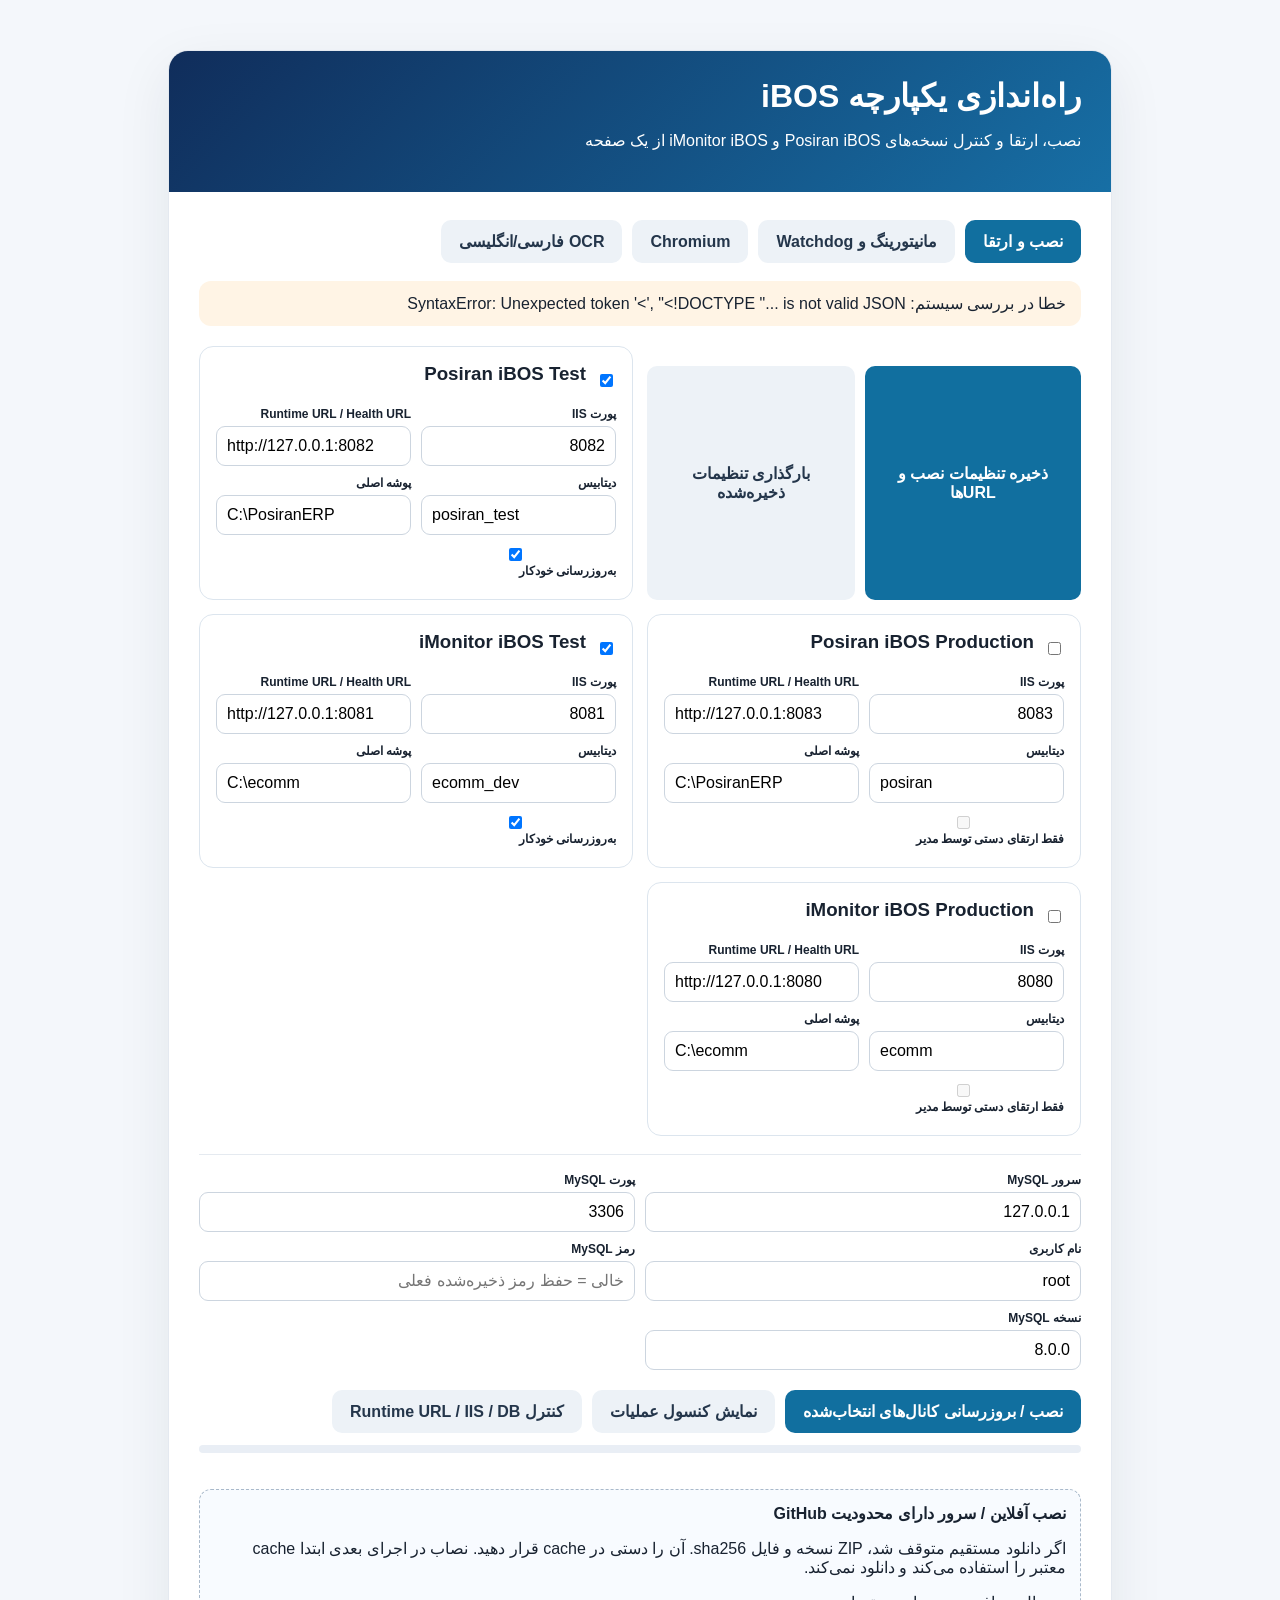
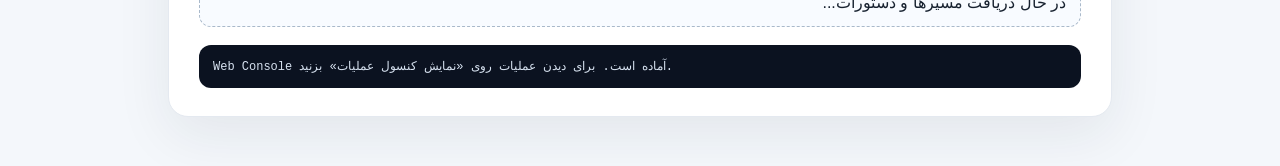
==== commit ed1fa983: "fix(ocr-ui): distinguish text extraction failures from missing TSV coordinates" ====
--- a/installer/PosiranERP.Installer.Web/wwwroot/index.html
+++ b/installer/PosiranERP.Installer.Web/wwwroot/index.html
@@ -325,7 +325,11 @@
   if(mode==='install'){if(!confirm('موتور OCR مشترک روی سرور نصب یا تعمیر شود؟'))return;options.method='POST';url+='/install';}
   if(mode==='test'){const file=el('ocrImage').files[0];if(!file)throw Error('ابتدا تصویر انتخاب کنید');
    if(file.size>8*1024*1024)throw Error('حجم عکس از ۸ مگابایت بیشتر است');
-   const processed=await prepareOcrImage(file);window.currentOcrPreview=processed.preview;const form=new FormData();form.append('image',processed.blob,'processed-receipt.png');options.method='POST';options.body=form;url+='/test';
+   const processed=await prepareOcrImage(file);
+   window.currentOcrPreview=processed.preview;
+   window.currentOcrOriginal=file;
+   const form=new FormData();form.append('image',processed.blob,'processed-receipt.png');
+   options.method='POST';options.body=form;url+='/test';
   }
   const r=await fetch(url,options);const raw=await r.text();let result;try{result=JSON.parse(raw)}catch{result={detail:raw}}
   if(!r.ok)throw Error(result.detail||result.error||('HTTP '+r.status));
@@ -368,13 +372,33 @@
     await poll();return;
   }
   if(mode==='test'){
+    // Never accept a zero-word enhanced image without trying the untouched source.
+    if((result.detectedWords||0)===0 && window.currentOcrOriginal){
+      const fallback=new FormData();fallback.append('image',window.currentOcrOriginal);
+      const response=await fetch('/api/tools/ocr/test',{method:'POST',body:fallback});
+      if(response.ok){
+        const original=await response.json();
+        if((original.detectedWords||0)>(result.detectedWords||0)){
+          result=original;window.currentOcrPreview=URL.createObjectURL(window.currentOcrOriginal);
+        }
+      }
+    }
     o.textContent=result.tsv||'';
     const image=el('ocrPhoto');
     const u=window.currentOcrPreview;
     await new Promise((resolve,reject)=>{image.onload=resolve;image.onerror=reject;image.src=u});
     showOcrResult(result.tsv||'',image);
+    if((result.detectedWords||0)===0){
+      if(result.plainText && result.plainText.trim()){
+        el('ocrText').textContent=result.plainText;
+        el('ocrSummary').textContent='تشخیص متنی انجام شد، اما مختصات TSV تولید نشد؛ خروجی متنی جهت عیب‌یابی نمایش داده شده است.';
+      }else{
+        el('ocrSummary').textContent='OCR هیچ متنی استخراج نکرد. خروجی خام و تشخیص هر حالت را در بخش فنی بررسی کنید.';
+      }
+      el('ocrSummary').className='status warn';
+    }
     el('ocrSummary').textContent+=' | حالت OCR: '+result.psm+' | پیش‌پردازش: اصلاح کنتراست و بزرگ‌نمایی';
-    o.textContent+='\n\nDiagnostics: '+JSON.stringify(result.diagnostics||[]);
+    o.textContent+='\n\nTSV header: '+(result.tsvHeader||'')+' | TSV chars: '+(result.tsvChars||0)+'\nDiagnostics: '+JSON.stringify(result.diagnostics||[])+'\nPlain text: '+(result.plainText||'');
   }else if(mode==='status'){
     const status=result.status||result;
     summary.textContent=status.installed?'موتور OCR آماده است.':result.activeOperationId?'موتور هنوز آماده نیست؛ نصب در حال اجرا است. برای دیدن لاگ دکمه نصب / تعمیر را بزنید.':'موتور OCR هنوز آماده نیست.';
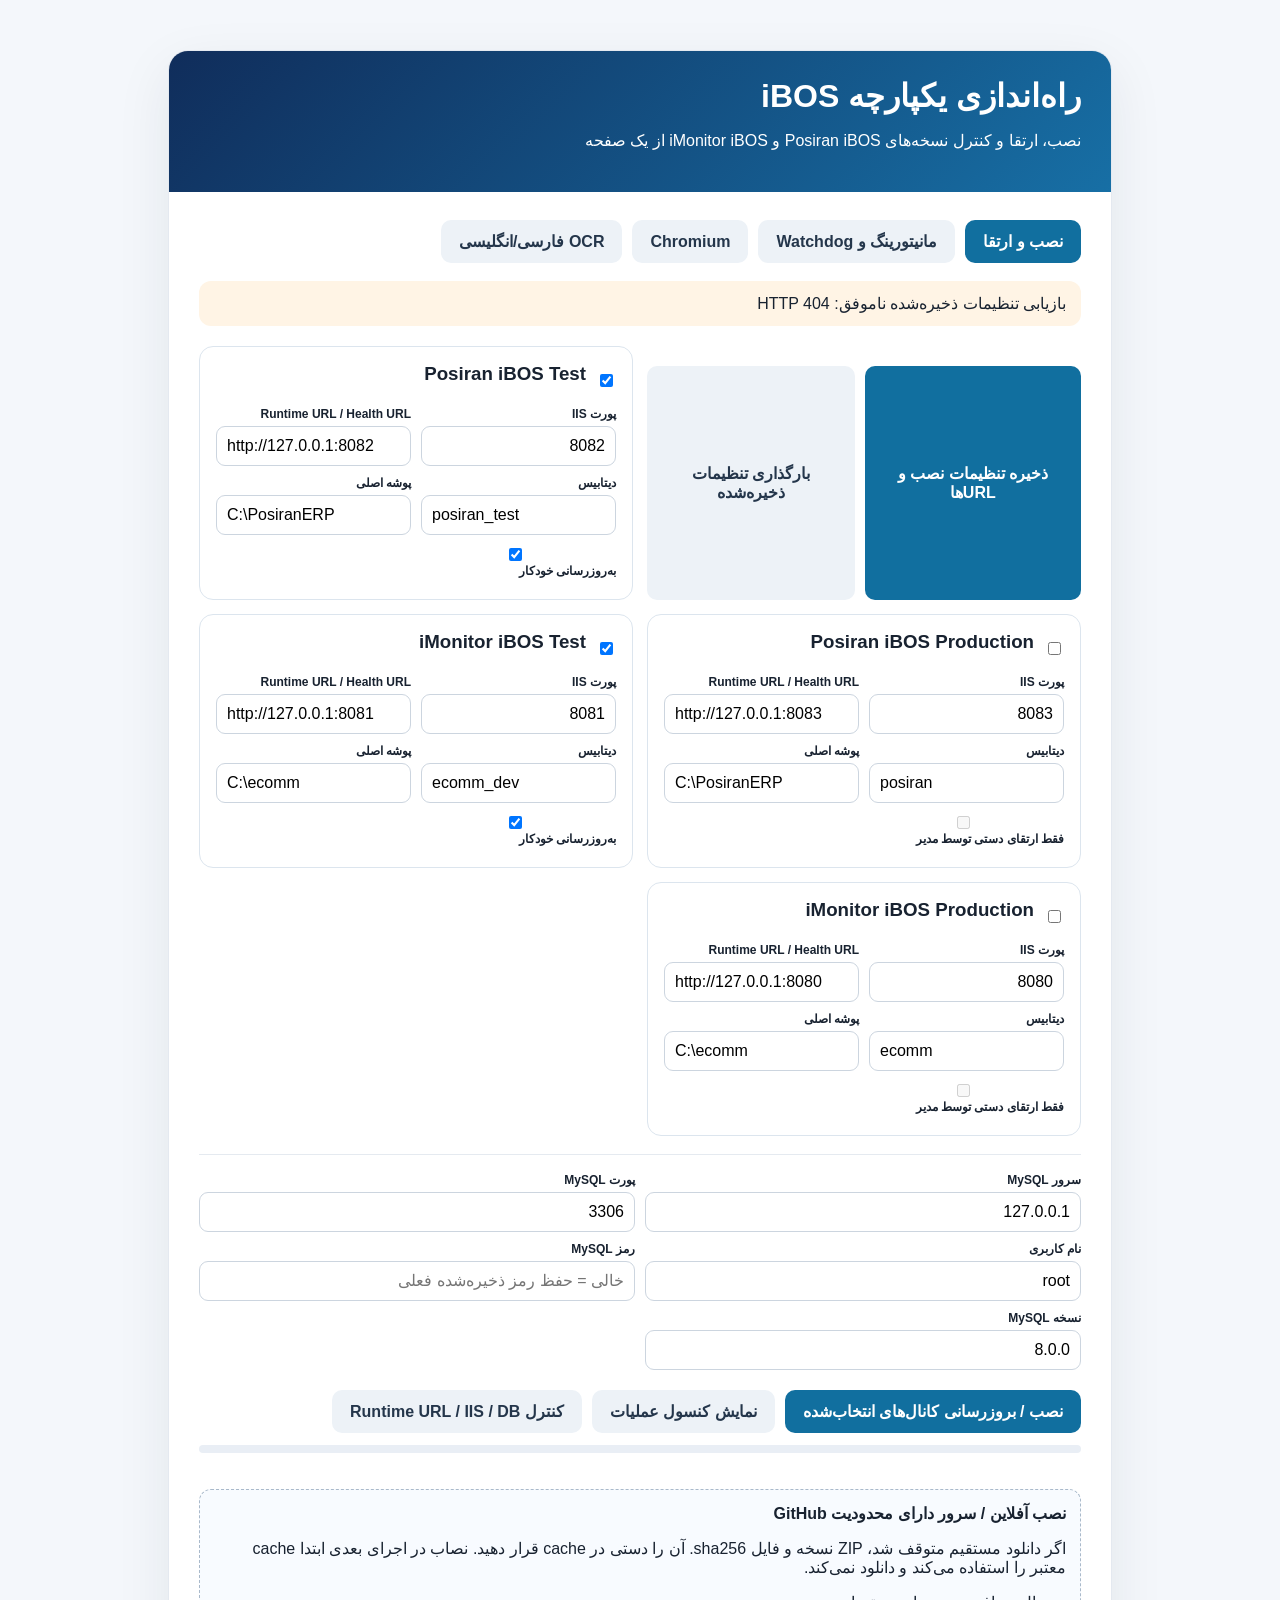
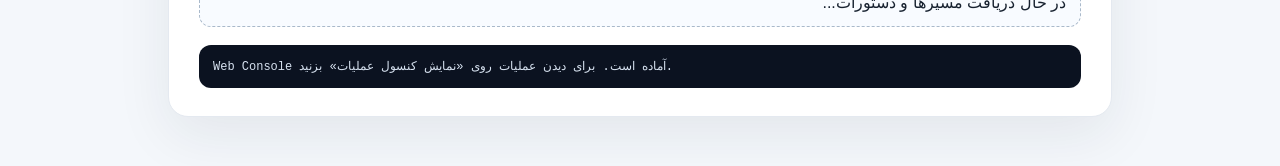
==== commit b3c89e78: "feat(ocr-ui): display reconstructed document rows and columns and export reviewable JSON" ====
--- a/installer/PosiranERP.Installer.Web/wwwroot/index.html
+++ b/installer/PosiranERP.Installer.Web/wwwroot/index.html
@@ -3,7 +3,7 @@
 <title>راه‌اندازی یکپارچه iBOS</title><style>
 *{box-sizing:border-box}body{margin:0;background:#f4f7fb;color:#182230;font-family:Tahoma,Arial,sans-serif}.wrap{max-width:980px;margin:32px auto;padding:18px}.card{background:#fff;border:1px solid #e4e9f0;border-radius:20px;box-shadow:0 18px 55px rgba(22,34,51,.08);overflow:hidden}.head{padding:26px 30px;background:linear-gradient(135deg,#102d5b,#176fa5);color:#fff}.head h1{margin:0 0 7px}.body{padding:28px 30px}.status{padding:13px 15px;border-radius:12px;background:#eef7fb;margin-bottom:20px;white-space:pre-wrap}.ok{background:#eaf8ef}.warn{background:#fff4e5}.products{display:grid;grid-template-columns:1fr 1fr;gap:14px}.target{border:1px solid #dce5ee;border-radius:14px;padding:16px}.target h3{margin:0 0 12px}.row{display:flex;gap:10px;align-items:center;margin-bottom:10px}.row input[type=checkbox]{width:auto}.grid{display:grid;grid-template-columns:1fr 1fr;gap:10px}label{font-size:12px;font-weight:700;display:block;margin-bottom:5px}input{width:100%;padding:10px;border:1px solid #ccd5df;border-radius:9px;font:inherit}.db{margin-top:18px;padding-top:18px;border-top:1px solid #e5eaf0}.actions{margin-top:20px;display:flex;gap:10px}button{border:0;border-radius:10px;padding:12px 18px;font:inherit;font-weight:700;cursor:pointer}.primary{background:#116f9f;color:white}.summary{margin-top:18px;line-height:1.9}.progressbox{margin-top:18px;display:grid;gap:10px}.step{padding:14px 16px;border:1px solid #dce5ee;border-radius:12px;background:#fff}.step.running{border-color:#2f80ed;background:#f2f7ff}.step.okstep{border-color:#2aa66a;background:#f0fbf5}.step.failstep{border-color:#d45b5b;background:#fff5f5}.bar{height:8px;background:#e9eef5;border-radius:99px;overflow:hidden;margin:12px 0}.bar>i{display:block;height:100%;width:0;background:#176fa5;transition:width .35s}.meta{font-size:12px;color:#637083}.badge{display:inline-block;padding:3px 8px;border-radius:99px;background:#eef3f8;font-size:11px}.target select{width:100%;padding:10px;border:1px solid #ccd5df;border-radius:9px;background:#fff}.secondary{background:#edf2f7;color:#24364b}.console{margin-top:18px;background:#0b1220;color:#d7e2f0;border-radius:12px;padding:14px;direction:ltr;text-align:left;white-space:pre-wrap;max-height:360px;overflow:auto;font-family:Consolas,monospace;font-size:12px}.help{margin-top:18px;padding:14px;border:1px dashed #a9b9ca;border-radius:12px;background:#f8fbff}.help code{display:block;direction:ltr;text-align:left;white-space:pre-wrap;margin:7px 0;background:#eef3f8;padding:8px;border-radius:7px}.hidden{display:none}@media(max-width:720px){.products,.grid{grid-template-columns:1fr}.wrap{margin:0;padding:0}.card{border-radius:0}}
 .version-list{margin-top:10px;border:1px solid #e1e7ef;border-radius:10px;max-height:310px;overflow:auto}.version-row{display:grid;grid-template-columns:minmax(220px,1fr) auto auto;gap:10px;align-items:center;padding:8px 10px;border-bottom:1px solid #eef2f6}.version-row:last-child{border-bottom:0}.version-row .tag{direction:ltr;text-align:left;font-family:Consolas,monospace}.goodmark{color:#197a45;font-weight:700}.failmark{color:#a52b2b;font-weight:700}.approve{display:flex;align-items:center;gap:5px;white-space:nowrap}.approve input{width:auto}.op-progress{height:8px;background:#e9eef5;border-radius:99px;overflow:hidden;margin-top:8px}.op-progress i{display:block;height:100%;background:#176fa5;width:0;transition:width .25s}</style></head><body><div class="wrap"><div class="card"><div class="head"><h1>راه‌اندازی یکپارچه iBOS</h1><p>نصب، ارتقا و کنترل نسخه‌های Posiran iBOS و iMonitor iBOS از یک صفحه</p></div><div class="body">
-<div class="actions" style="margin:0 0 18px"><button type="button" id="navSetup" class="primary" onclick="switchSetupView('setup')">نصب و ارتقا</button><button type="button" id="navWatchdog" class="secondary" onclick="switchSetupView('watchdog')">مانیتورینگ و Watchdog</button><button type="button" id="navChromium" class="secondary" onclick="switchSetupView('chromium')">Chromium</button><button type="button" id="navOcr" class="secondary" onclick="switchSetupView('ocr')">OCR فارسی/انگلیسی</button></div><section id="ocrPage" class="hidden" style="padding:18px;border:1px solid #ddd;border-radius:12px"><h3>موتور OCR مشترک سرور</h3><p>یک نصب برای تمام شرکت‌ها و نسخه‌های AiBOS. پس از نصب عکس رسید کارتخوان را آزمایش کنید.</p><div class="actions"><button onclick="ocrAction('status')">بررسی وضعیت</button><button class="primary" onclick="ocrAction('install')">نصب / تعمیر OCR</button></div><label>تصویر آزمایشی (حداکثر ۸ مگابایت)</label><input id="ocrImage" type="file" accept="image/png,image/jpeg,image/tiff,image/bmp"><div class="actions"><button onclick="ocrAction('test')">آزمایش تشخیص متن و مختصات</button></div><div id="ocrSummary" class="status">برای شروع، وضعیت نصب را بررسی کنید.</div><div class="grid" style="margin-top:14px"><div><h4>تصویر و محدوده‌های شناسایی‌شده</h4><div id="ocrPreview" style="position:relative;display:inline-block;max-width:100%;overflow:hidden;border:1px solid #dae3ed;border-radius:10px"><img id="ocrPhoto" alt="تصویر آزمایش OCR" style="display:block;max-width:100%;height:auto"><div id="ocrOverlay" style="position:absolute;inset:0;pointer-events:none"></div></div></div><div><h4>متن تشخیص‌داده‌شده</h4><pre id="ocrText" dir="auto" style="white-space:pre-wrap;overflow:auto;max-height:390px;padding:12px;border-radius:10px;background:#f4f7fb"></pre></div></div><section style="margin-top:18px"><h4>گزارش نصب و خطاهای OCR</h4><pre id="ocrInstallLog" dir="ltr" style="white-space:pre-wrap;overflow:auto;max-height:320px;background:#101827;color:#e3edf8;border-radius:10px;padding:12px">هنوز گزارشی ثبت نشده است.</pre></section><details><summary>خروجی فنی OCR / TSV</summary><pre id="ocrOutput" dir="ltr" style="white-space:pre-wrap;overflow:auto;max-height:400px"></pre></details></section><section id="chromiumPage" class="hidden" style="padding:18px;border:1px solid #ddd;border-radius:12px">
+<div class="actions" style="margin:0 0 18px"><button type="button" id="navSetup" class="primary" onclick="switchSetupView('setup')">نصب و ارتقا</button><button type="button" id="navWatchdog" class="secondary" onclick="switchSetupView('watchdog')">مانیتورینگ و Watchdog</button><button type="button" id="navChromium" class="secondary" onclick="switchSetupView('chromium')">Chromium</button><button type="button" id="navOcr" class="secondary" onclick="switchSetupView('ocr')">OCR فارسی/انگلیسی</button></div><section id="ocrPage" class="hidden" style="padding:18px;border:1px solid #ddd;border-radius:12px"><h3>موتور OCR مشترک سرور</h3><p>یک نصب برای تمام شرکت‌ها و نسخه‌های AiBOS. پس از نصب عکس رسید کارتخوان را آزمایش کنید.</p><div class="actions"><button onclick="ocrAction('status')">بررسی وضعیت</button><button class="primary" onclick="ocrAction('install')">نصب / تعمیر OCR</button></div><label>تصویر آزمایشی (حداکثر ۸ مگابایت)</label><input id="ocrImage" type="file" accept="image/png,image/jpeg,image/tiff,image/bmp"><div class="actions"><button onclick="ocrAction('test')">آزمایش تشخیص متن و مختصات</button></div><div id="ocrSummary" class="status">برای شروع، وضعیت نصب را بررسی کنید.</div><div class="grid" style="margin-top:14px"><div><h4>تصویر و محدوده‌های شناسایی‌شده</h4><div id="ocrPreview" style="position:relative;display:inline-block;max-width:100%;overflow:hidden;border:1px solid #dae3ed;border-radius:10px"><img id="ocrPhoto" alt="تصویر آزمایش OCR" style="display:block;max-width:100%;height:auto"><div id="ocrOverlay" style="position:absolute;inset:0;pointer-events:none"></div></div></div><div><h4>متن تشخیص‌داده‌شده</h4><pre id="ocrText" dir="auto" style="white-space:pre-wrap;overflow:auto;max-height:390px;padding:12px;border-radius:10px;background:#f4f7fb"></pre></div></div><section style="margin-top:18px"><h4>بازسازی جدول سند (آزمایشی)</h4><p style="font-size:12px">ستون‌ها از مختصات کلمات برآورد می‌شوند؛ قبل از ثبت اطلاعات مالی بررسی دستی لازم است.</p><div style="overflow:auto;max-height:450px"><table id="ocrGridTable" style="width:100%;border-collapse:collapse;font-size:12px"></table></div><button type="button" onclick="downloadOcrGrid()">خروجی JSON ردیف‌ها و ستون‌ها</button></section><section style="margin-top:18px"><h4>گزارش نصب و خطاهای OCR</h4><pre id="ocrInstallLog" dir="ltr" style="white-space:pre-wrap;overflow:auto;max-height:320px;background:#101827;color:#e3edf8;border-radius:10px;padding:12px">هنوز گزارشی ثبت نشده است.</pre></section><details><summary>خروجی فنی OCR / TSV</summary><pre id="ocrOutput" dir="ltr" style="white-space:pre-wrap;overflow:auto;max-height:400px"></pre></details></section><section id="chromiumPage" class="hidden" style="padding:18px;border:1px solid #ddd;border-radius:12px">
 <h3>تنظیمات Chromium</h3><label>مسیر کامل chrome.exe در سرور</label><input id="chromiumPath" dir="ltr" value="C:\ProgramData\AiBOS\ms-playwright\Chromium\Application\chrome.exe">
 <div class="actions"><button onclick="chromiumCall('status')">بررسی</button><button onclick="chromiumCall('save')">ذخیره مسیر</button><button onclick="chromiumCall('test')">تست Headless</button><button onclick="chromiumCall('permissions')">تنظیم دسترسی IIS</button></div>
 <pre id="chromiumOutput" style="white-space:pre-wrap"></pre><img id="chromiumImage" style="max-width:100%;display:none" alt="Headless test screenshot"></section><div id="wdPage" class="hidden"></div><div id="setupPage"><div id="status" class="status">در حال بررسی سیستم...</div>
@@ -245,6 +245,22 @@
 }catch(e){o.textContent='خطا: '+e.message}
 }
 
+function downloadOcrGrid(){
+ const data=window.lastOcrGrid;if(!data)return alert('ابتدا تصویر را آزمایش کنید');
+ const blob=new Blob([JSON.stringify(data,null,2)],{type:'application/json;charset=utf-8'});
+ const url=URL.createObjectURL(blob),a=document.createElement('a');a.href=url;a.download='aibos-document-grid.json';a.click();setTimeout(()=>URL.revokeObjectURL(url),1000);
+}
+function showDocumentGrid(tsv){
+ const table=el('ocrGridTable');table.replaceChildren();
+ const grid=window.AiBOSDocumentGrid?.reconstruct(tsv,{direction:'rtl'});
+ window.lastOcrGrid=grid||null;if(!grid||!grid.rows.length){table.textContent='جدولی استخراج نشد.';return;}
+ const head=document.createElement('tr');
+ for(let i=0;i<grid.columns.length;i++){const th=document.createElement('th');th.textContent='ستون '+(i+1);th.style.cssText='padding:6px;border:1px solid #ddd';head.appendChild(th)}table.appendChild(head);
+ for(const row of grid.rows){const tr=document.createElement('tr');if(row.review)tr.style.background='#fff3d9';
+ for(const cell of row.cells){const td=document.createElement('td');td.textContent=cell.text;td.dir='auto';
+ td.title='اطمینان: '+cell.confidence.toFixed(1)+'٪';
+ td.style.cssText='padding:6px;border:1px solid #ddd;white-space:nowrap';tr.appendChild(td)}table.appendChild(tr)}
+}
 function showOcrResult(tsv,img){
  const lines=tsv.replace(/\r/g,'').split('\n'), headers=lines.shift().split('\t');
  const idx=n=>headers.indexOf(n), words=[], textLines=new Map();
@@ -384,10 +400,17 @@
       }
     }
     o.textContent=result.tsv||'';
+    if((result.detectedWords||0)===0) {
+      el('ocrInstallLog').textContent='OCR diagnostic (zero words):\n'+JSON.stringify({
+        tsvChars:result.tsvChars,tsvHeader:result.tsvHeader,
+        diagnostics:result.diagnostics,plainText:result.plainText
+      },null,2);
+    }
     const image=el('ocrPhoto');
     const u=window.currentOcrPreview;
     await new Promise((resolve,reject)=>{image.onload=resolve;image.onerror=reject;image.src=u});
     showOcrResult(result.tsv||'',image);
+    showDocumentGrid(result.tsv||'');
     if((result.detectedWords||0)===0){
       if(result.plainText && result.plainText.trim()){
         el('ocrText').textContent=result.plainText;
@@ -436,4 +459,4 @@
 fetch('/api/manual-help').then(r=>r.json()).then(x=>{el('manualHelp').innerHTML='<code>'+x.powershell.tls+'</code><code>'+x.powershell.githubIPv4+'</code><code>'+x.powershell.inspect+'</code><p dir=ltr>'+x.cache+'</p>'}).catch(()=>{});
 
 fetch('/api/status').then(r=>r.json()).then(x=>st('Windows: '+(x.isWindows?'✓':'✗')+'   Administrator: '+(x.isAdministrator?'✓':'✗')+'   IIS: '+(x.prerequisites.iis?'✓':'✗')+'   MySQL: '+(x.prerequisites.mysqlServiceDetected?'✓':'تشخیص داده نشد'),x.isAdministrator?'ok':'warn')).catch(e=>st('خطا در بررسی سیستم: '+e,'warn'));loadInstallations();
-</script><script>loadInstallerForm();</script></body></html>+</script><script src="/document-grid.js"></script><script>loadInstallerForm();</script></body></html>
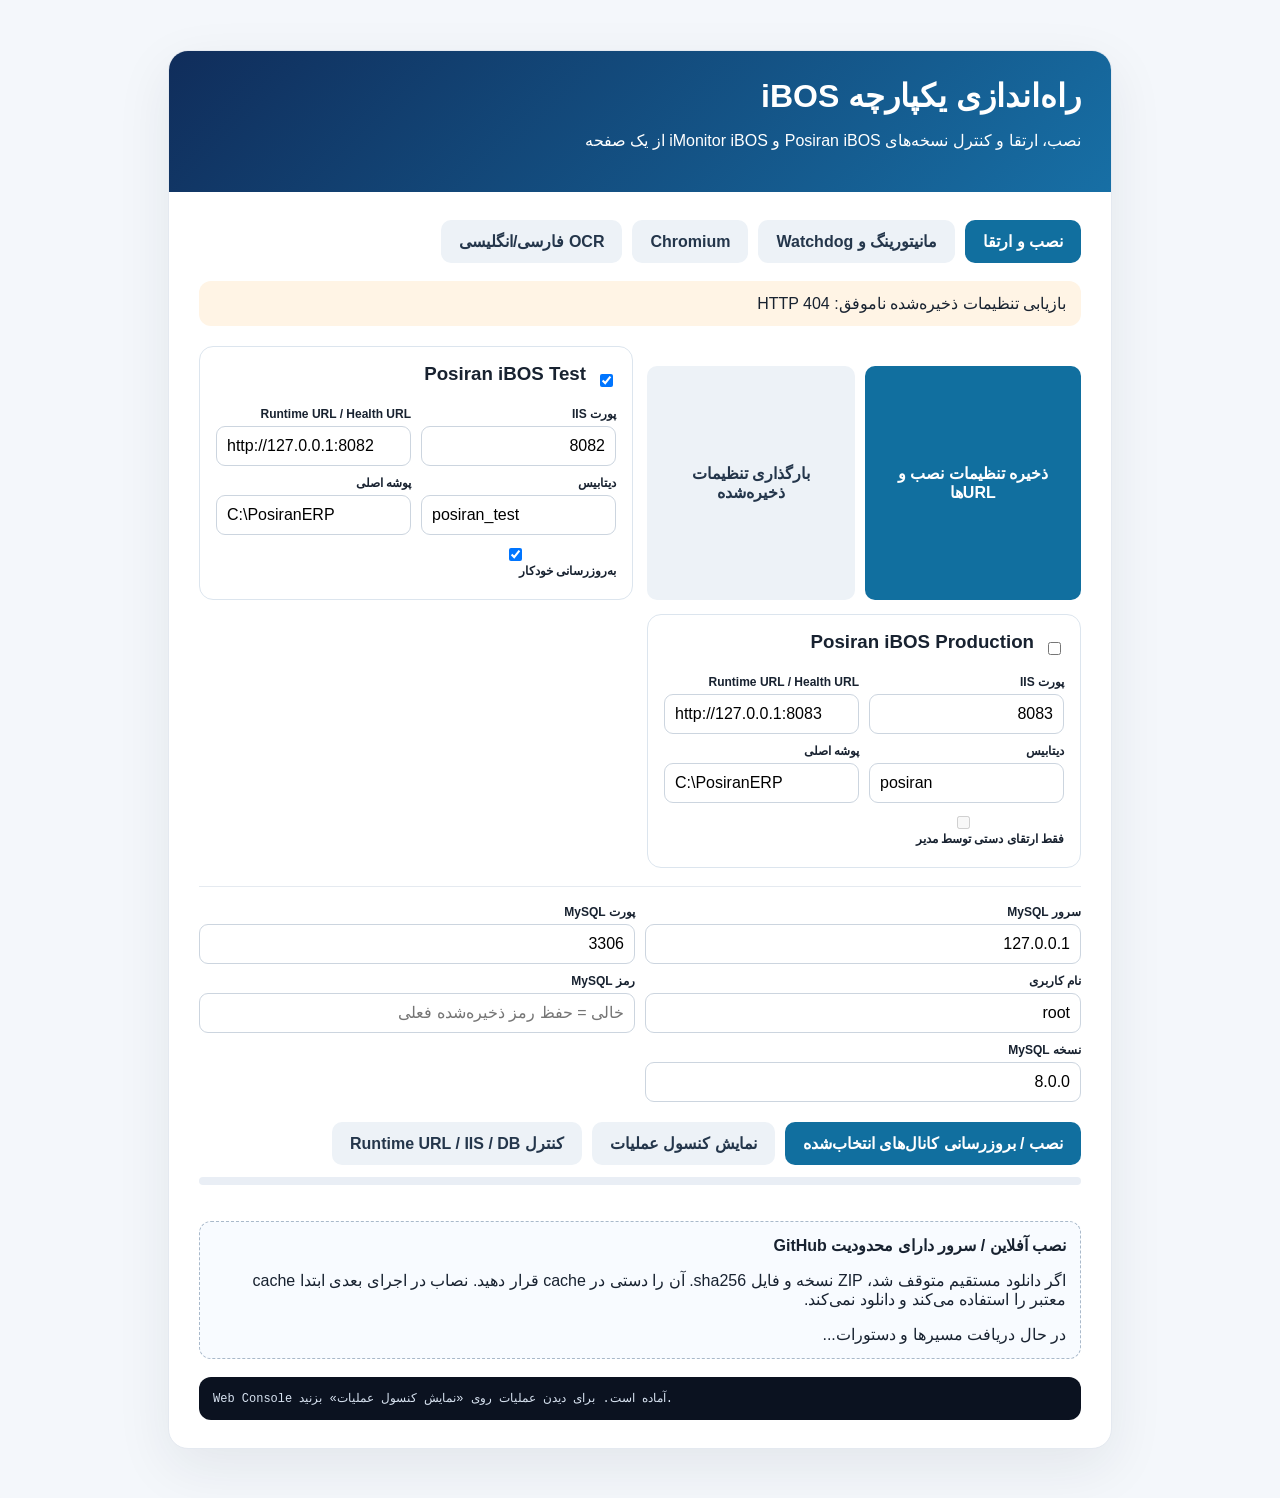
==== commit 684f7647: "Limit Posiran setup interface to Posiran test and production" ====
--- a/installer/PosiranERP.Installer.Web/wwwroot/index.html
+++ b/installer/PosiranERP.Installer.Web/wwwroot/index.html
@@ -1,9 +1,9 @@
 <!doctype html>
 <html lang="fa" dir="rtl"><head><meta charset="utf-8"><meta name="viewport" content="width=device-width,initial-scale=1">
-<title>راه‌اندازی یکپارچه iBOS</title><style>
+<title>راه‌اندازی اختصاصی Posiran ERP</title><style>
 *{box-sizing:border-box}body{margin:0;background:#f4f7fb;color:#182230;font-family:Tahoma,Arial,sans-serif}.wrap{max-width:980px;margin:32px auto;padding:18px}.card{background:#fff;border:1px solid #e4e9f0;border-radius:20px;box-shadow:0 18px 55px rgba(22,34,51,.08);overflow:hidden}.head{padding:26px 30px;background:linear-gradient(135deg,#102d5b,#176fa5);color:#fff}.head h1{margin:0 0 7px}.body{padding:28px 30px}.status{padding:13px 15px;border-radius:12px;background:#eef7fb;margin-bottom:20px;white-space:pre-wrap}.ok{background:#eaf8ef}.warn{background:#fff4e5}.products{display:grid;grid-template-columns:1fr 1fr;gap:14px}.target{border:1px solid #dce5ee;border-radius:14px;padding:16px}.target h3{margin:0 0 12px}.row{display:flex;gap:10px;align-items:center;margin-bottom:10px}.row input[type=checkbox]{width:auto}.grid{display:grid;grid-template-columns:1fr 1fr;gap:10px}label{font-size:12px;font-weight:700;display:block;margin-bottom:5px}input{width:100%;padding:10px;border:1px solid #ccd5df;border-radius:9px;font:inherit}.db{margin-top:18px;padding-top:18px;border-top:1px solid #e5eaf0}.actions{margin-top:20px;display:flex;gap:10px}button{border:0;border-radius:10px;padding:12px 18px;font:inherit;font-weight:700;cursor:pointer}.primary{background:#116f9f;color:white}.summary{margin-top:18px;line-height:1.9}.progressbox{margin-top:18px;display:grid;gap:10px}.step{padding:14px 16px;border:1px solid #dce5ee;border-radius:12px;background:#fff}.step.running{border-color:#2f80ed;background:#f2f7ff}.step.okstep{border-color:#2aa66a;background:#f0fbf5}.step.failstep{border-color:#d45b5b;background:#fff5f5}.bar{height:8px;background:#e9eef5;border-radius:99px;overflow:hidden;margin:12px 0}.bar>i{display:block;height:100%;width:0;background:#176fa5;transition:width .35s}.meta{font-size:12px;color:#637083}.badge{display:inline-block;padding:3px 8px;border-radius:99px;background:#eef3f8;font-size:11px}.target select{width:100%;padding:10px;border:1px solid #ccd5df;border-radius:9px;background:#fff}.secondary{background:#edf2f7;color:#24364b}.console{margin-top:18px;background:#0b1220;color:#d7e2f0;border-radius:12px;padding:14px;direction:ltr;text-align:left;white-space:pre-wrap;max-height:360px;overflow:auto;font-family:Consolas,monospace;font-size:12px}.help{margin-top:18px;padding:14px;border:1px dashed #a9b9ca;border-radius:12px;background:#f8fbff}.help code{display:block;direction:ltr;text-align:left;white-space:pre-wrap;margin:7px 0;background:#eef3f8;padding:8px;border-radius:7px}.hidden{display:none}@media(max-width:720px){.products,.grid{grid-template-columns:1fr}.wrap{margin:0;padding:0}.card{border-radius:0}}
 .version-list{margin-top:10px;border:1px solid #e1e7ef;border-radius:10px;max-height:310px;overflow:auto}.version-row{display:grid;grid-template-columns:minmax(220px,1fr) auto auto;gap:10px;align-items:center;padding:8px 10px;border-bottom:1px solid #eef2f6}.version-row:last-child{border-bottom:0}.version-row .tag{direction:ltr;text-align:left;font-family:Consolas,monospace}.goodmark{color:#197a45;font-weight:700}.failmark{color:#a52b2b;font-weight:700}.approve{display:flex;align-items:center;gap:5px;white-space:nowrap}.approve input{width:auto}.op-progress{height:8px;background:#e9eef5;border-radius:99px;overflow:hidden;margin-top:8px}.op-progress i{display:block;height:100%;background:#176fa5;width:0;transition:width .25s}</style></head><body><div class="wrap"><div class="card"><div class="head"><h1>راه‌اندازی یکپارچه iBOS</h1><p>نصب، ارتقا و کنترل نسخه‌های Posiran iBOS و iMonitor iBOS از یک صفحه</p></div><div class="body">
-<div class="actions" style="margin:0 0 18px"><button type="button" id="navSetup" class="primary" onclick="switchSetupView('setup')">نصب و ارتقا</button><button type="button" id="navWatchdog" class="secondary" onclick="switchSetupView('watchdog')">مانیتورینگ و Watchdog</button><button type="button" id="navChromium" class="secondary" onclick="switchSetupView('chromium')">Chromium</button><button type="button" id="navOcr" class="secondary" onclick="switchSetupView('ocr')">OCR فارسی/انگلیسی</button></div><section id="ocrPage" class="hidden" style="padding:18px;border:1px solid #ddd;border-radius:12px"><h3>موتور OCR مشترک سرور</h3><p>یک نصب برای تمام شرکت‌ها و نسخه‌های AiBOS. پس از نصب عکس رسید کارتخوان را آزمایش کنید.</p><div class="actions"><button onclick="ocrAction('status')">بررسی وضعیت</button><button class="primary" onclick="ocrAction('install')">نصب / تعمیر OCR</button></div><label>تصویر آزمایشی (حداکثر ۸ مگابایت)</label><input id="ocrImage" type="file" accept="image/png,image/jpeg,image/tiff,image/bmp"><div class="actions"><button onclick="ocrAction('test')">آزمایش تشخیص متن و مختصات</button></div><div id="ocrSummary" class="status">برای شروع، وضعیت نصب را بررسی کنید.</div><div class="grid" style="margin-top:14px"><div><h4>تصویر و محدوده‌های شناسایی‌شده</h4><div id="ocrPreview" style="position:relative;display:inline-block;max-width:100%;overflow:hidden;border:1px solid #dae3ed;border-radius:10px"><img id="ocrPhoto" alt="تصویر آزمایش OCR" style="display:block;max-width:100%;height:auto"><div id="ocrOverlay" style="position:absolute;inset:0;pointer-events:none"></div></div></div><div><h4>متن تشخیص‌داده‌شده</h4><pre id="ocrText" dir="auto" style="white-space:pre-wrap;overflow:auto;max-height:390px;padding:12px;border-radius:10px;background:#f4f7fb"></pre></div></div><section style="margin-top:18px"><h4>بازسازی جدول سند (آزمایشی)</h4><p style="font-size:12px">ستون‌ها از مختصات کلمات برآورد می‌شوند؛ قبل از ثبت اطلاعات مالی بررسی دستی لازم است.</p><div style="overflow:auto;max-height:450px"><table id="ocrGridTable" style="width:100%;border-collapse:collapse;font-size:12px"></table></div><button type="button" onclick="downloadOcrGrid()">خروجی JSON ردیف‌ها و ستون‌ها</button></section><section style="margin-top:18px"><h4>گزارش نصب و خطاهای OCR</h4><pre id="ocrInstallLog" dir="ltr" style="white-space:pre-wrap;overflow:auto;max-height:320px;background:#101827;color:#e3edf8;border-radius:10px;padding:12px">هنوز گزارشی ثبت نشده است.</pre></section><details><summary>خروجی فنی OCR / TSV</summary><pre id="ocrOutput" dir="ltr" style="white-space:pre-wrap;overflow:auto;max-height:400px"></pre></details></section><section id="chromiumPage" class="hidden" style="padding:18px;border:1px solid #ddd;border-radius:12px">
+<div class="actions" style="margin:0 0 18px"><button type="button" id="navSetup" class="primary" onclick="switchSetupView('setup')">نصب و ارتقا</button><button type="button" id="navWatchdog" class="secondary" onclick="switchSetupView('watchdog')">مانیتورینگ و Watchdog</button><button type="button" id="navChromium" class="secondary" onclick="switchSetupView('chromium')">Chromium</button><button type="button" id="navOcr" class="secondary" onclick="switchSetupView('ocr')">OCR فارسی/انگلیسی</button></div><section id="ocrPage" class="hidden" style="padding:18px;border:1px solid #ddd;border-radius:12px"><h3>موتور OCR مشترک سرور</h3><p>یک نصب برای تمام شرکت‌ها و نسخه‌های AiBOS. پس از نصب عکس رسید کارتخوان را آزمایش کنید.</p><div class="actions"><button onclick="ocrAction('status')">بررسی وضعیت</button><button class="primary" onclick="ocrAction('install')">نصب / تعمیر OCR</button></div><label>تصویر آزمایشی (حداکثر ۸ مگابایت)</label><input id="ocrImage" type="file" accept="image/png,image/jpeg,image/tiff,image/bmp"><div class="actions"><label for="ocrMode">نوع متن</label><select id="ocrMode"><option value="persian">فارسی</option><option value="numeric">عدد / مبلغ / ساعت / پیگیری</option><option value="mixed">ترکیبی</option><option value="english">انگلیسی</option></select><button onclick="ocrAction('test')">آزمایش تشخیص متن و مختصات</button><button onclick="ocrCropSelection=null;ocrAction('test')">بازنشانی برش و آزمایش کل تصویر</button></div><p style="font-size:12px">برای دقت بیشتر، پس از اولین آزمایش محدوده یکی از ستون‌های جدول را با کشیدن ماوس روی تصویر انتخاب کنید و دوباره آزمایش بزنید.</p><div id="ocrSummary" class="status">برای شروع، وضعیت نصب را بررسی کنید.</div><div class="grid" style="margin-top:14px"><div><h4>تصویر و محدوده‌های شناسایی‌شده</h4><div id="ocrPreview" style="position:relative;display:inline-block;max-width:100%;overflow:hidden;border:1px solid #dae3ed;border-radius:10px"><img id="ocrPhoto" alt="تصویر آزمایش OCR" style="display:block;max-width:100%;height:auto"><div id="ocrOverlay" style="position:absolute;inset:0;pointer-events:none"></div></div></div><div><h4>متن تشخیص‌داده‌شده</h4><pre id="ocrText" dir="auto" style="white-space:pre-wrap;overflow:auto;max-height:390px;padding:12px;border-radius:10px;background:#f4f7fb"></pre></div></div><section style="margin-top:18px"><h4>بازسازی جدول سند (آزمایشی)</h4><p style="font-size:12px">ستون‌ها از مختصات کلمات برآورد می‌شوند؛ قبل از ثبت اطلاعات مالی بررسی دستی لازم است.</p><div style="overflow:auto;max-height:450px"><table id="ocrGridTable" style="width:100%;border-collapse:collapse;font-size:12px"></table></div><button type="button" onclick="downloadOcrGrid()">خروجی JSON ردیف‌ها و ستون‌ها</button></section><section style="margin-top:18px"><h4>گزارش نصب و خطاهای OCR</h4><pre id="ocrInstallLog" dir="ltr" style="white-space:pre-wrap;overflow:auto;max-height:320px;background:#101827;color:#e3edf8;border-radius:10px;padding:12px">هنوز گزارشی ثبت نشده است.</pre></section><details><summary>خروجی فنی OCR / TSV</summary><pre id="ocrOutput" dir="ltr" style="white-space:pre-wrap;overflow:auto;max-height:400px"></pre></details></section><section id="chromiumPage" class="hidden" style="padding:18px;border:1px solid #ddd;border-radius:12px">
 <h3>تنظیمات Chromium</h3><label>مسیر کامل chrome.exe در سرور</label><input id="chromiumPath" dir="ltr" value="C:\ProgramData\AiBOS\ms-playwright\Chromium\Application\chrome.exe">
 <div class="actions"><button onclick="chromiumCall('status')">بررسی</button><button onclick="chromiumCall('save')">ذخیره مسیر</button><button onclick="chromiumCall('test')">تست Headless</button><button onclick="chromiumCall('permissions')">تنظیم دسترسی IIS</button></div>
 <pre id="chromiumOutput" style="white-space:pre-wrap"></pre><img id="chromiumImage" style="max-width:100%;display:none" alt="Headless test screenshot"></section><div id="wdPage" class="hidden"></div><div id="setupPage"><div id="status" class="status">در حال بررسی سیستم...</div>
@@ -11,8 +11,8 @@
 <div class="actions"><button type="button" class="primary" onclick="saveInstallerForm()">ذخیره تنظیمات نصب و URLها</button><button type="button" class="secondary" onclick="loadInstallerForm()">بارگذاری تنظیمات ذخیره‌شده</button></div>
 <div class="target"><div class="row"><input id="pt" type="checkbox" checked><h3>Posiran iBOS Test</h3></div><div class="grid"><div><label>پورت IIS</label><input id="ptPort" type="number" value="8082"></div><div><label>Runtime URL / Health URL</label><input id="ptUrl" value="http://127.0.0.1:8082" dir="ltr"></div><div><label>دیتابیس</label><input id="ptDb" value="posiran_test" dir="ltr"></div><div><label>پوشه اصلی</label><input id="ptRoot" value="C:\PosiranERP" dir="ltr"></div><div><label><input id="ptAuto" type="checkbox" checked> به‌روزرسانی خودکار</label></div></div></div>
 <div class="target"><div class="row"><input id="pp" type="checkbox"><h3>Posiran iBOS Production</h3></div><div class="grid"><div><label>پورت IIS</label><input id="ppPort" type="number" value="8083"></div><div><label>Runtime URL / Health URL</label><input id="ppUrl" value="http://127.0.0.1:8083" dir="ltr"></div><div><label>دیتابیس</label><input id="ppDb" value="posiran" dir="ltr"></div><div><label>پوشه اصلی</label><input id="ppRoot" value="C:\PosiranERP" dir="ltr"></div><div><label><input id="ppAuto" type="checkbox" disabled> فقط ارتقای دستی توسط مدیر</label></div></div></div>
-<div class="target"><div class="row"><input id="it" type="checkbox" checked><h3>iMonitor iBOS Test</h3></div><div class="grid"><div><label>پورت IIS</label><input id="itPort" type="number" value="8081"></div><div><label>Runtime URL / Health URL</label><input id="itUrl" value="http://127.0.0.1:8081" dir="ltr"></div><div><label>دیتابیس</label><input id="itDb" value="ecomm_dev" dir="ltr"></div><div><label>پوشه اصلی</label><input id="itRoot" value="C:\ecomm" dir="ltr"></div><div><label><input id="itAuto" type="checkbox" checked> به‌روزرسانی خودکار</label></div></div></div>
-<div class="target"><div class="row"><input id="ip" type="checkbox"><h3>iMonitor iBOS Production</h3></div><div class="grid"><div><label>پورت IIS</label><input id="ipPort" type="number" value="8080"></div><div><label>Runtime URL / Health URL</label><input id="ipUrl" value="http://127.0.0.1:8080" dir="ltr"></div><div><label>دیتابیس</label><input id="ipDb" value="ecomm" dir="ltr"></div><div><label>پوشه اصلی</label><input id="ipRoot" value="C:\ecomm" dir="ltr"></div><div><label><input id="ipAuto" type="checkbox" disabled> فقط ارتقای دستی توسط مدیر</label></div></div></div>
+<div class="target" style="display:none"><div class="row"><input id="it" type="checkbox" checked><h3>iMonitor iBOS Test</h3></div><div class="grid"><div><label>پورت IIS</label><input id="itPort" type="number" value="8081"></div><div><label>Runtime URL / Health URL</label><input id="itUrl" value="http://127.0.0.1:8081" dir="ltr"></div><div><label>دیتابیس</label><input id="itDb" value="ecomm_dev" dir="ltr"></div><div><label>پوشه اصلی</label><input id="itRoot" value="C:\ecomm" dir="ltr"></div><div><label><input id="itAuto" type="checkbox" checked> به‌روزرسانی خودکار</label></div></div></div>
+<div class="target" style="display:none"><div class="row"><input id="ip" type="checkbox"><h3>iMonitor iBOS Production</h3></div><div class="grid"><div><label>پورت IIS</label><input id="ipPort" type="number" value="8080"></div><div><label>Runtime URL / Health URL</label><input id="ipUrl" value="http://127.0.0.1:8080" dir="ltr"></div><div><label>دیتابیس</label><input id="ipDb" value="ecomm" dir="ltr"></div><div><label>پوشه اصلی</label><input id="ipRoot" value="C:\ecomm" dir="ltr"></div><div><label><input id="ipAuto" type="checkbox" disabled> فقط ارتقای دستی توسط مدیر</label></div></div></div>
 </div>
 <div class="db"><div class="grid"><div><label>سرور MySQL</label><input id="dbServer" value="127.0.0.1"></div><div><label>پورت MySQL</label><input id="dbPort" type="number" value="3306"></div><div><label>نام کاربری</label><input id="dbUser" value="root"></div><div><label>رمز MySQL</label><input id="dbPassword" type="password" placeholder="خالی = حفظ رمز ذخیره‌شده فعلی" autocomplete="new-password"></div><div><label>نسخه MySQL</label><input id="mysqlVersion" value="8.0.0"></div></div></div>
 <div class="actions"><button id="installBtn" class="primary" onclick="runAll()">نصب / بروزرسانی کانال‌های انتخاب‌شده</button><button class="secondary" onclick="loadOps()">نمایش کنسول عملیات</button><button class="secondary" onclick="loadRuntimeHealth()">کنترل Runtime URL / IIS / DB</button></div><div class="bar"><i id="overallBar"></i></div><div id="progress" class="progressbox"></div><div id="summary" class="summary"></div><div class="help"><b>نصب آفلاین / سرور دارای محدودیت GitHub</b><p>اگر دانلود مستقیم متوقف شد، ZIP نسخه و فایل <span dir=ltr>.sha256</span> آن را دستی در cache قرار دهید. نصاب در اجرای بعدی ابتدا cache معتبر را استفاده می‌کند و دانلود نمی‌کند.</p><div id="manualHelp">در حال دریافت مسیرها و دستورات...</div></div><div id="console" class="console">Web Console آماده است. برای دیدن عملیات روی «نمایش کنسول عملیات» بزنید.</div><div class="db"><h3>مدیریت نصب‌ها، نسخه‌های سالم و تأییدهای کاربر</h3><div class="actions"><button class="primary" onclick="loadInstallations()">بروزرسانی وضعیت نصب‌ها</button></div><div id="installations" class="summary"></div><div class="db"><h3>کنترل مستقل سرویس‌ها / Watchdog</h3>
@@ -28,7 +28,7 @@
 // Safety default: Test channels are selected on every load; Production channels
 // always start unchecked and require an explicit administrator choice.
 window.addEventListener('DOMContentLoaded',()=>{
-  el('pt').checked=true; el('it').checked=true;
+  el('pt').checked=true; el('it').checked=false;
   el('pp').checked=false; el('ip').checked=false;
 });function st(t,k=''){el('status').textContent=t;el('status').className='status '+k}
 
@@ -56,7 +56,7 @@
     }
   }catch(e){st('بازیابی تنظیمات ذخیره‌شده ناموفق: '+e.message,'warn')}
 }
-function targets(){let a=[];if(el('pt').checked)a.push({product:'Posiran',channel:'Test',appPort:+el('ptPort').value,runtimeUrl:el('ptUrl').value.trim(),databaseName:el('ptDb').value,installRoot:el('ptRoot').value,installFolderName:'test',autoUpdate:el('ptAuto').checked});if(el('pp').checked)a.push({product:'Posiran',channel:'Production',appPort:+el('ppPort').value,runtimeUrl:el('ppUrl').value.trim(),databaseName:el('ppDb').value,installRoot:el('ppRoot').value,installFolderName:'production',autoUpdate:el('ppAuto').checked});if(el('it').checked)a.push({product:'iMonitor',channel:'Test',appPort:+el('itPort').value,runtimeUrl:el('itUrl').value.trim(),databaseName:el('itDb').value,installRoot:el('itRoot').value,installFolderName:'test',autoUpdate:el('itAuto').checked});if(el('ip').checked)a.push({product:'iMonitor',channel:'Production',appPort:+el('ipPort').value,runtimeUrl:el('ipUrl').value.trim(),databaseName:el('ipDb').value,installRoot:el('ipRoot').value,installFolderName:'production',autoUpdate:el('ipAuto').checked});return a}
+function targets(){let a=[];if(el('pt').checked)a.push({product:'Posiran',channel:'Test',appPort:+el('ptPort').value,runtimeUrl:el('ptUrl').value.trim(),databaseName:el('ptDb').value,installRoot:el('ptRoot').value,installFolderName:'test',autoUpdate:el('ptAuto').checked});if(el('pp').checked)a.push({product:'Posiran',channel:'Production',appPort:+el('ppPort').value,runtimeUrl:el('ppUrl').value.trim(),databaseName:el('ppDb').value,installRoot:el('ppRoot').value,installFolderName:'production',autoUpdate:el('ppAuto').checked});if(false)a.push({product:'iMonitor',channel:'Test',appPort:+el('itPort').value,runtimeUrl:el('itUrl').value.trim(),databaseName:el('itDb').value,installRoot:el('itRoot').value,installFolderName:'test',autoUpdate:el('itAuto').checked});if(false)a.push({product:'iMonitor',channel:'Production',appPort:+el('ipPort').value,runtimeUrl:el('ipUrl').value.trim(),databaseName:el('ipDb').value,installRoot:el('ipRoot').value,installFolderName:'production',autoUpdate:el('ipAuto').checked});return a}
 async function post(url,body){const r=await fetch(url,{method:'POST',headers:{'Content-Type':'application/json'},body:JSON.stringify(body)});const raw=await r.text();let x={};try{x=raw?JSON.parse(raw):{}}catch(_){x={detail:raw}}if(!r.ok)throw new Error(x.detail||x.error||raw||('HTTP '+r.status));return x}
 let operationPoll=null;
 async function showOperation(id){if(!id)return;try{const x=await fetch('/api/operations/'+encodeURIComponent(id)).then(r=>r.json());const box=el('console');box.textContent='['+x.status+'] '+x.title+'\nمرحله: '+(x.stage||'—')+' | پیشرفت: '+(x.progressPercent||0)+'%\n'+x.lines.map(l=>new Date(l.atUtc).toLocaleString()+' ['+l.level+'] '+l.message).join('\n');box.scrollTop=box.scrollHeight;el('overallBar').style.width=(x.progressPercent||0)+'%';st((x.stage||'در حال اجرا')+' — '+(x.progressPercent||0)+'%',x.status==='Failed'?'warn':'');if(x.status==='Running'){clearTimeout(operationPoll);operationPoll=setTimeout(()=>showOperation(id),700)}}catch(e){el('console').textContent='خطا در دریافت لاگ عملیات: '+e.message}}
@@ -333,6 +333,44 @@
   return {blob,preview:out.toDataURL('image/png'),cropped:box.w<width*.9||box.h<height*.9};
  }finally{image.close()}
 }
+let ocrCropSelection=null;
+function initOcrCrop(){
+ const preview=el('ocrPreview'),img=el('ocrPhoto');
+ if(preview.dataset.cropInit)return;preview.dataset.cropInit='1';
+ let anchor=null,marker=null;
+ preview.addEventListener('pointerdown',e=>{
+  if(e.target!==img)return;
+  const rect=img.getBoundingClientRect();if(!rect.width||!rect.height)return;
+  anchor={x:(e.clientX-rect.left)/rect.width,y:(e.clientY-rect.top)/rect.height};
+  marker=document.createElement('div');marker.style.cssText='position:absolute;border:2px dashed #1976d2;background:rgba(30,120,230,.12);pointer-events:none;z-index:20';
+  preview.querySelectorAll('.ocr-manual-crop').forEach(e=>e.remove());marker.className='ocr-manual-crop';preview.appendChild(marker);
+  img.setPointerCapture(e.pointerId);
+ });
+ preview.addEventListener('pointermove',e=>{
+  if(!anchor||!marker)return;
+  const r=img.getBoundingClientRect(),x=(e.clientX-r.left)/r.width,y=(e.clientY-r.top)/r.height;
+  const x1=Math.max(0,Math.min(1,Math.min(anchor.x,x))),x2=Math.max(0,Math.min(1,Math.max(anchor.x,x)));
+  const y1=Math.max(0,Math.min(1,Math.min(anchor.y,y))),y2=Math.max(0,Math.min(1,Math.max(anchor.y,y)));
+  marker.style.left=(x1*100)+'%';marker.style.top=(y1*100)+'%';marker.style.width=((x2-x1)*100)+'%';marker.style.height=((y2-y1)*100)+'%';
+  ocrCropSelection={x:x1,y:y1,w:x2-x1,h:y2-y1};
+ });
+ preview.addEventListener('pointerup',()=>{anchor=null;if(ocrCropSelection&&(ocrCropSelection.w<.025||ocrCropSelection.h<.025))ocrCropSelection=null});
+}
+async function selectedOcrCrop(file){
+ if(!ocrCropSelection)return null;
+ const source=window.currentOcrPreview ? await (await fetch(window.currentOcrPreview)).blob() : file;
+ const bitmap=await createImageBitmap(source);
+ try {
+  const r=ocrCropSelection,x=Math.floor(bitmap.width*r.x),y=Math.floor(bitmap.height*r.y),
+   w=Math.max(1,Math.floor(bitmap.width*r.w)),h=Math.max(1,Math.floor(bitmap.height*r.h));
+  const scale=Math.min(4,Math.max(2,1400/Math.max(w,1)));
+  const canvas=document.createElement('canvas');canvas.width=Math.min(3500,Math.round(w*scale));canvas.height=Math.min(6000,Math.round(h*scale));
+  const ctx=canvas.getContext('2d');ctx.fillStyle='#fff';ctx.fillRect(0,0,canvas.width,canvas.height);
+  ctx.drawImage(bitmap,x,y,w,h,0,0,canvas.width,canvas.height);
+  const blob=await new Promise(resolve=>canvas.toBlob(resolve,'image/png'));
+  return {blob,preview:canvas.toDataURL('image/png'),cropped:true};
+ }finally{bitmap.close()}
+}
 async function ocrAction(mode){
  const o=el('ocrOutput'), summary=el('ocrSummary');
  summary.textContent=mode==='install'?'در حال نصب موتور OCR...':mode==='test'?'در حال پردازش تصویر...':'در حال بررسی وضعیت...';
@@ -341,8 +379,8 @@
   if(mode==='install'){if(!confirm('موتور OCR مشترک روی سرور نصب یا تعمیر شود؟'))return;options.method='POST';url+='/install';}
   if(mode==='test'){const file=el('ocrImage').files[0];if(!file)throw Error('ابتدا تصویر انتخاب کنید');
    if(file.size>8*1024*1024)throw Error('حجم عکس از ۸ مگابایت بیشتر است');
-   const processed=await prepareOcrImage(file);
-   window.currentOcrPreview=processed.preview;
+   const processed=(await selectedOcrCrop(file))||await prepareOcrImage(file);
+   window.currentOcrPreview=processed.preview;window.lastOcrCropApplied=!!ocrCropSelection;
    window.currentOcrOriginal=file;
    const form=new FormData();form.append('image',processed.blob,'processed-receipt.png');
    options.method='POST';options.body=form;url+='/test';
@@ -389,8 +427,8 @@
   }
   if(mode==='test'){
     // Never accept a zero-word enhanced image without trying the untouched source.
-    if((result.detectedWords||0)===0 && window.currentOcrOriginal){
-      const fallback=new FormData();fallback.append('image',window.currentOcrOriginal);
+    if((result.detectedWords||0)===0 && window.currentOcrOriginal && !window.lastOcrCropApplied){
+      const fallback=new FormData();fallback.append('image',window.currentOcrOriginal);fallback.append('ocrMode',el('ocrMode').value);
       const response=await fetch('/api/tools/ocr/test',{method:'POST',body:fallback});
       if(response.ok){
         const original=await response.json();
@@ -410,6 +448,7 @@
     const u=window.currentOcrPreview;
     await new Promise((resolve,reject)=>{image.onload=resolve;image.onerror=reject;image.src=u});
     showOcrResult(result.tsv||'',image);
+    initOcrCrop();
     showDocumentGrid(result.tsv||'');
     if((result.detectedWords||0)===0){
       if(result.plainText && result.plainText.trim()){
